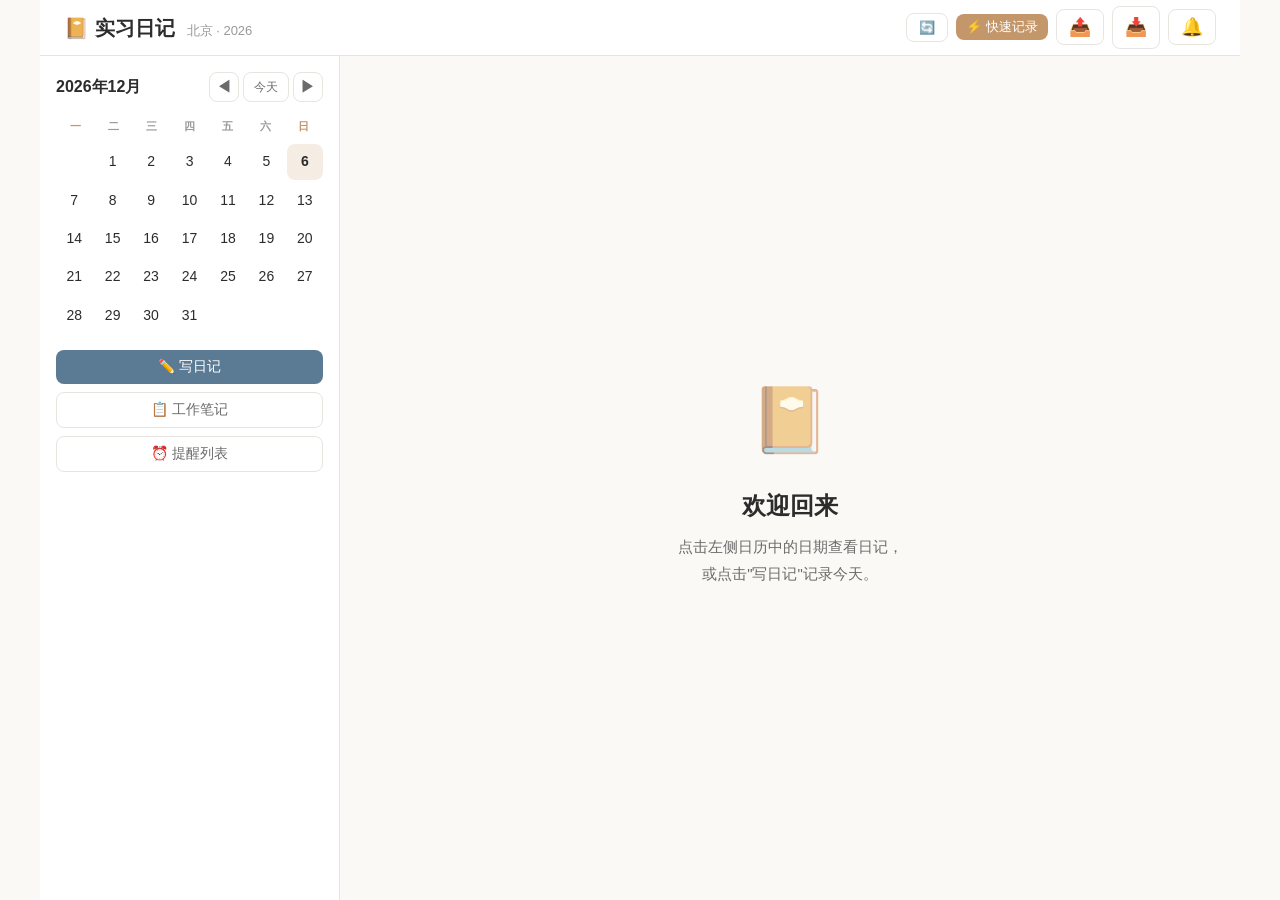
==== templates/index.html @ 6e9fa6a2 "版本号" ====
<!DOCTYPE html>
<html lang="zh-CN">
<head>
    <meta charset="UTF-8">
    <meta name="viewport" content="width=device-width, initial-scale=1.0">
    <title>实习日记</title>
    <link rel="stylesheet" href="/static/css/main.css">
    <link rel="stylesheet" href="/static/css/calendar.css">
    <link rel="stylesheet" href="/static/css/entry.css">
    <link rel="stylesheet" href="/static/css/notes.css">
    <link rel="stylesheet" href="/static/css/components.css">
</head>
<body>
    <div id="app">
        <!-- 顶部导航 -->
        <header class="app-header">
            <div class="header-left">
                <h1 class="app-title">📔 实习日记</h1>
                <span class="app-subtitle">北京 · 2026</span>
            </div>
            <div class="header-right">
                <button id="btn-update" class="header-btn" title="检查更新" style="font-size:13px;">
                    🔄
                </button>
                <button id="btn-quick-record" class="btn btn-accent btn-sm">
                    ⚡ 快速记录
                </button>
                <div class="dropdown-wrapper">
                    <button id="btn-export" class="header-btn" title="导出">
                        📤
                    </button>
                    <div class="dropdown-menu hidden" id="export-dropdown">
                        <button class="dropdown-item" data-action="export-backup">
                            📦 完整备份 (.zip)
                        </button>
                        <button class="dropdown-item" data-action="export-markdown">
                            📄 纯文档 (.md)
                        </button>
                    </div>
                </div>
                <label class="header-btn" title="导入" style="cursor:pointer;">
                    📥
                    <input type="file" id="import-file-input" style="display:none;">
                </label>
                <button id="btn-reminders" class="header-btn" title="提醒">
                    🔔
                    <span id="reminder-badge" class="badge hidden">0</span>
                </button>
            </div>
        </header>

        <!-- 主体布局 -->
        <div class="app-body">
            <!-- 侧边栏：日历 -->
            <aside class="sidebar">
                <div class="calendar-container" id="calendar-container">
                    <!-- 由 calendar.js 渲染 -->
                </div>
                <div class="sidebar-actions">
                    <button id="btn-new-entry" class="btn btn-primary btn-full">
                        ✏️ 写日记
                    </button>
                    <button id="btn-notes" class="btn btn-outline btn-full">
                        📋 工作笔记
                    </button>
                    <button id="btn-reminder-panel" class="btn btn-outline btn-full">
                        ⏰ 提醒列表
                    </button>
                </div>
            </aside>

            <!-- 主内容区 -->
            <main class="main-content" id="main-content">
                <!-- 默认：欢迎页 -->
                <div id="view-welcome" class="view active">
                    <div class="welcome-card">
                        <div class="welcome-icon">📔</div>
                        <h2>欢迎回来</h2>
                        <p>点击左侧日历中的日期查看日记，<br>或点击"写日记"记录今天。</p>
                    </div>
                </div>

                <!-- 日记详情/编辑 -->
                <div id="view-entry" class="view">
                    <!-- 由 entry.js 渲染 -->
                </div>

                <!-- 工作笔记 -->
                <div id="view-notes" class="view">
                    <!-- 由 notes.js 渲染 -->
                </div>

                <!-- 提醒面板 -->
                <div id="view-reminders" class="view">
                    <!-- 由 reminders.js 渲染 -->
                </div>
            </main>
        </div>
    </div>

    <!-- Toast 容器 -->
    <div id="toast-container"></div>

    <!-- 图片灯箱 -->
    <div id="lightbox" class="lightbox hidden">
        <span class="lightbox-close">&times;</span>
        <img id="lightbox-img" src="" alt="">
        <span class="lightbox-caption" id="lightbox-caption"></span>
    </div>

    <!-- 快速记录对话框 -->
    <div id="quick-record-modal" class="modal-overlay hidden">
        <div class="modal quick-record-modal">
            <div class="modal-header">
                <span class="modal-title">⚡ 快速记录</span>
                <button class="modal-close" id="quick-record-close">&times;</button>
            </div>
            <div class="form-group">
                <label class="label">日期</label>
                <input type="date" class="input" id="quick-record-date">
            </div>
            <div class="form-group">
                <label class="label">行程内容</label>
                <textarea class="textarea" id="quick-record-input"
                    placeholder="把一天的行程直接贴进来，例如：&#10;&#10;早上去社区参观&#10;下午开会讨论了项目进展&#10;午饭吃了食堂&#10;晚上和李老师讨论了报告&#10;&#10;系统会自动按时间段分组并配上 emoji ~"
                    style="min-height:180px;"></textarea>
                <p style="font-size:12px;color:var(--color-text-muted);margin-top:4px;">
                    💡 支持识别：【今天】【昨天】【X月X日】自动填入日期
                </p>
            </div>
            <div id="quick-record-preview" class="auto-format-preview hidden"></div>
            <div class="modal-footer">
                <button class="btn btn-outline" id="quick-record-cancel">取消</button>
                <button class="btn btn-primary" id="quick-record-format">🪄 预览排版</button>
                <button class="btn btn-accent hidden" id="quick-record-save">💾 保存日记</button>
            </div>
        </div>
    </div>

    <!-- 脚本 -->
    <script src="/static/js/utils.js?v=10"></script>
    <script src="/static/js/api.js?v=10"></script>
    <script src="/static/js/calendar.js?v=10"></script>
    <script src="/static/js/entry.js?v=10"></script>
    <script src="/static/js/notes.js?v=10"></script>
    <script src="/static/js/reminders.js?v=10"></script>
    <script src="/static/js/app.js?v=10"></script>
</body>
</html>
---- static/css/main.css ----
/* === CSS 变量 === */
:root {
    --color-bg: #faf9f6;
    --color-surface: #ffffff;
    --color-primary: #5b7b94;
    --color-primary-light: #e8eff4;
    --color-primary-dark: #4a6a82;
    --color-accent: #c4976b;
    --color-accent-light: #f5ede4;
    --color-text: #2c2c2c;
    --color-text-secondary: #6b6b6b;
    --color-text-muted: #999999;
    --color-border: #e8e4df;
    --color-danger: #c44b4b;
    --color-danger-light: #fce8e8;
    --color-success: #6b9b6b;

    --font-sans: -apple-system, BlinkMacSystemFont, "PingFang SC", "Hiragino Sans GB", "Microsoft YaHei", sans-serif;
    --font-mono: "SF Mono", "Fira Code", "Cascadia Code", monospace;

    --radius: 8px;
    --radius-lg: 12px;
    --shadow-sm: 0 1px 3px rgba(0,0,0,0.06);
    --shadow-md: 0 4px 12px rgba(0,0,0,0.08);
    --shadow-lg: 0 12px 32px rgba(0,0,0,0.12);

    --sidebar-width: 300px;
    --header-height: 56px;
}

/* === 全局重置 === */
*, *::before, *::after {
    box-sizing: border-box;
    margin: 0;
    padding: 0;
}

html, body {
    height: 100%;
}

body {
    font-family: var(--font-sans);
    background: var(--color-bg);
    color: var(--color-text);
    line-height: 1.6;
    -webkit-font-smoothing: antialiased;
}

a {
    color: var(--color-primary);
    text-decoration: none;
}

/* === 应用容器 === */
#app {
    display: flex;
    flex-direction: column;
    min-height: 100vh;
    max-width: 1200px;
    margin: 0 auto;
    background: var(--color-bg);
}

/* === 顶部导航 === */
.app-header {
    display: flex;
    align-items: center;
    justify-content: space-between;
    height: var(--header-height);
    padding: 0 24px;
    background: var(--color-surface);
    border-bottom: 1px solid var(--color-border);
    flex-shrink: 0;
}

.header-left {
    display: flex;
    align-items: baseline;
    gap: 12px;
}

.app-title {
    font-size: 20px;
    font-weight: 700;
    color: var(--color-text);
}

.app-subtitle {
    font-size: 13px;
    color: var(--color-text-muted);
}

.header-right {
    display: flex;
    align-items: center;
    gap: 8px;
}

.header-btn {
    position: relative;
    background: none;
    border: 1px solid var(--color-border);
    border-radius: var(--radius);
    padding: 6px 12px;
    font-size: 18px;
    cursor: pointer;
    transition: background 0.15s, border-color 0.15s;
}

.header-btn:hover {
    background: var(--color-primary-light);
    border-color: var(--color-primary);
}

/* 通知角标 */
.badge {
    position: absolute;
    top: -4px;
    right: -6px;
    background: var(--color-danger);
    color: #fff;
    font-size: 11px;
    font-weight: 700;
    min-width: 18px;
    height: 18px;
    line-height: 18px;
    text-align: center;
    border-radius: 9px;
    padding: 0 5px;
}

.badge.hidden {
    display: none;
}

.badge.pulse {
    animation: badgePulse 0.4s ease;
}

@keyframes badgePulse {
    0%, 100% { transform: scale(1); }
    50% { transform: scale(1.3); }
}

/* === 主体布局 === */
.app-body {
    display: flex;
    flex: 1 1 auto;
}

/* === 侧边栏 === */
.sidebar {
    width: var(--sidebar-width);
    flex-shrink: 0;
    background: var(--color-surface);
    border-right: 1px solid var(--color-border);
    display: flex;
    flex-direction: column;
    overflow-y: auto;
    padding: 16px;
}

.sidebar-actions {
    padding-top: 16px;
    display: flex;
    flex-direction: column;
    gap: 8px;
}

/* === 主内容区 === */
.main-content {
    flex: 1;
    overflow-y: auto;
    padding: 32px;
}

/* === 视图切换 === */
.view {
    display: none;
    height: 100%;
}

.view.active {
    display: block;
}

/* === 欢迎页 === */
.welcome-card {
    display: flex;
    flex-direction: column;
    align-items: center;
    justify-content: center;
    text-align: center;
    height: 100%;
    color: var(--color-text-secondary);
}

.welcome-icon {
    font-size: 64px;
    margin-bottom: 16px;
    opacity: 0.6;
}

.welcome-card h2 {
    font-size: 24px;
    font-weight: 600;
    color: var(--color-text);
    margin-bottom: 8px;
}

.welcome-card p {
    font-size: 15px;
    line-height: 1.8;
    color: var(--color-text-secondary);
}

/* === 滚动条美化 === */
::-webkit-scrollbar {
    width: 6px;
}

::-webkit-scrollbar-track {
    background: transparent;
}

::-webkit-scrollbar-thumb {
    background: var(--color-border);
    border-radius: 3px;
}

::-webkit-scrollbar-thumb:hover {
    background: var(--color-text-muted);
}
---- static/css/calendar.css ----
/* === 日历容器 === */
.calendar-container {
    user-select: none;
}

/* === 日历头部：月份导航 === */
.calendar-header {
    display: flex;
    align-items: center;
    justify-content: space-between;
    margin-bottom: 12px;
}

.calendar-month {
    font-size: 16px;
    font-weight: 700;
    color: var(--color-text);
}

.calendar-nav {
    display: flex;
    gap: 4px;
}

.calendar-nav button {
    background: none;
    border: 1px solid var(--color-border);
    border-radius: var(--radius);
    width: 30px;
    height: 30px;
    font-size: 16px;
    cursor: pointer;
    display: flex;
    align-items: center;
    justify-content: center;
    color: var(--color-text-secondary);
    transition: all 0.15s;
}

.calendar-nav button:hover {
    background: var(--color-primary-light);
    border-color: var(--color-primary);
    color: var(--color-primary);
}

.calendar-today-btn {
    font-size: 12px !important;
    width: auto !important;
    padding: 0 10px;
}

/* === 星期头 === */
.calendar-weekdays {
    display: grid;
    grid-template-columns: repeat(7, 1fr);
    text-align: center;
    margin-bottom: 4px;
}

.calendar-weekdays span {
    font-size: 11px;
    font-weight: 600;
    color: var(--color-text-muted);
    padding: 4px 0;
}

.calendar-weekdays span:first-child,
.calendar-weekdays span:last-child {
    color: var(--color-accent);
}

/* === 日期网格 === */
.calendar-grid {
    display: grid;
    grid-template-columns: repeat(7, 1fr);
    gap: 2px;
}

.calendar-cell {
    aspect-ratio: 1;
    display: flex;
    flex-direction: column;
    align-items: center;
    justify-content: center;
    border-radius: var(--radius);
    cursor: pointer;
    position: relative;
    font-size: 14px;
    color: var(--color-text);
    transition: background 0.15s;
}

.calendar-cell:hover {
    background: var(--color-primary-light);
}

.calendar-cell.today {
    background: var(--color-accent-light);
    font-weight: 700;
}

.calendar-cell.selected {
    background: var(--color-primary);
    color: #fff;
}

.calendar-cell.other-month {
    color: var(--color-text-muted);
    opacity: 0.4;
    cursor: default;
}

/* === 日期标记 === */
.cell-indicators {
    display: flex;
    gap: 2px;
    margin-top: 1px;
}

.cell-dot {
    width: 5px;
    height: 5px;
    border-radius: 50%;
    background: var(--color-primary);
}

.cell-dot.photo {
    background: var(--color-accent);
}

/* === 当天有日记的单元格 === */
.calendar-cell.has-entry {
    font-weight: 600;
}
---- static/css/entry.css ----
/* === 日记详情 / 编辑 === */
.entry-container {
    max-width: 700px;
    margin: 0 auto;
}

/* === 日记头部 === */
.entry-header {
    margin-bottom: 24px;
    padding-bottom: 16px;
    border-bottom: 1px solid var(--color-border);
}

.entry-date {
    font-size: 13px;
    color: var(--color-text-muted);
    margin-bottom: 4px;
}

.entry-title {
    font-size: 24px;
    font-weight: 700;
    color: var(--color-text);
    margin-bottom: 8px;
}

.entry-title-input {
    font-size: 24px;
    font-weight: 700;
    border: none;
    border-bottom: 2px solid var(--color-border);
    padding: 0 0 8px 0;
    width: 100%;
    outline: none;
    background: transparent;
    font-family: var(--font-sans);
    color: var(--color-text);
}

.entry-title-input:focus {
    border-bottom-color: var(--color-primary);
}

.entry-meta {
    display: flex;
    gap: 16px;
    font-size: 13px;
    color: var(--color-text-muted);
}

/* === 心情选择 === */
.mood-selector {
    display: flex;
    gap: 6px;
    margin-top: 8px;
}

.mood-btn {
    font-size: 22px;
    padding: 4px 8px;
    border-radius: var(--radius);
    border: 2px solid transparent;
    background: none;
    cursor: pointer;
    transition: all 0.15s;
    opacity: 0.5;
}

.mood-btn:hover {
    opacity: 0.8;
    background: var(--color-primary-light);
}

.mood-btn.selected {
    opacity: 1;
    border-color: var(--color-primary);
    background: var(--color-primary-light);
}

/* === 日记正文（阅读模式） === */
.entry-content {
    font-size: 15px;
    line-height: 1.9;
    color: var(--color-text);
}

.entry-content h2 {
    font-size: 18px;
    font-weight: 700;
    margin-top: 24px;
    margin-bottom: 8px;
    color: var(--color-text);
    padding-bottom: 4px;
    border-bottom: 1px solid var(--color-border);
}

.entry-content h3 {
    font-size: 16px;
    font-weight: 600;
    margin-top: 16px;
    margin-bottom: 6px;
}

.entry-content p {
    margin-bottom: 10px;
}

.entry-content ul, .entry-content ol {
    padding-left: 20px;
    margin-bottom: 10px;
}

.entry-content li {
    margin-bottom: 4px;
}

.entry-content strong {
    font-weight: 600;
    color: var(--color-primary-dark);
}

.entry-content em {
    color: var(--color-text-secondary);
}

.entry-content hr {
    border: none;
    border-top: 1px solid var(--color-border);
    margin: 20px 0;
}

/* === 日记正文（编辑模式） === */
.entry-editor {
    width: 100%;
    min-height: 300px;
    font-size: 15px;
    line-height: 1.8;
    font-family: var(--font-sans);
    border: 1px solid var(--color-border);
    border-radius: var(--radius);
    padding: 14px;
    resize: vertical;
    outline: none;
    background: var(--color-surface);
    color: var(--color-text);
}

.entry-editor:focus {
    border-color: var(--color-primary);
    box-shadow: 0 0 0 3px var(--color-primary-light);
}

/* === 格式化工具栏 === */
.editor-toolbar {
    display: flex;
    gap: 4px;
    margin-bottom: 8px;
    flex-wrap: wrap;
}

.toolbar-btn {
    background: none;
    border: 1px solid var(--color-border);
    border-radius: 4px;
    padding: 4px 10px;
    font-size: 14px;
    cursor: pointer;
    color: var(--color-text-secondary);
    transition: all 0.15s;
}

.toolbar-btn:hover {
    background: var(--color-primary-light);
    border-color: var(--color-primary);
}

/* === 操作按钮行 === */
.entry-actions {
    display: flex;
    justify-content: space-between;
    align-items: center;
    margin-top: 20px;
    padding-top: 16px;
    border-top: 1px solid var(--color-border);
}

.entry-actions-left, .entry-actions-right {
    display: flex;
    gap: 8px;
}

/* === 自动格式化面板 === */
.auto-format-panel {
    background: var(--color-primary-light);
    border-radius: var(--radius-lg);
    padding: 20px;
    margin: 20px 0;
}

.auto-format-panel h3 {
    font-size: 15px;
    font-weight: 600;
    margin-bottom: 12px;
}

.auto-format-input {
    width: 100%;
    min-height: 120px;
    font-size: 14px;
    line-height: 1.7;
    font-family: var(--font-sans);
    border: 1px solid var(--color-border);
    border-radius: var(--radius);
    padding: 12px;
    resize: vertical;
    outline: none;
}

.auto-format-input:focus {
    border-color: var(--color-primary);
}

.auto-format-preview {
    background: var(--color-surface);
    border-radius: var(--radius);
    padding: 16px;
    margin-top: 12px;
    font-size: 14px;
    line-height: 1.8;
    border: 1px solid var(--color-border);
    white-space: pre-wrap;
}

/* === 照片画廊 === */
.photo-gallery {
    display: grid;
    grid-template-columns: repeat(auto-fill, minmax(150px, 1fr));
    gap: 12px;
    margin-top: 24px;
    padding-top: 20px;
    border-top: 1px solid var(--color-border);
}

.photo-card {
    position: relative;
    border-radius: var(--radius);
    overflow: hidden;
    cursor: pointer;
    aspect-ratio: 4/3;
    background: var(--color-border);
}

.photo-card img {
    width: 100%;
    height: 100%;
    object-fit: cover;
    transition: transform 0.2s;
}

.photo-card:hover img {
    transform: scale(1.05);
}

.photo-card .photo-remove {
    position: absolute;
    top: 4px;
    right: 4px;
    width: 24px;
    height: 24px;
    background: rgba(0,0,0,0.5);
    color: #fff;
    border: none;
    border-radius: 50%;
    font-size: 16px;
    cursor: pointer;
    display: none;
    align-items: center;
    justify-content: center;
    line-height: 1;
}

.photo-card:hover .photo-remove {
    display: flex;
}

/* === 照片上传区 === */
.upload-zone {
    border: 2px dashed var(--color-border);
    border-radius: var(--radius-lg);
    padding: 24px;
    text-align: center;
    cursor: pointer;
    transition: all 0.2s;
    margin-top: 12px;
    color: var(--color-text-muted);
}

.upload-zone:hover, .upload-zone.dragover {
    border-color: var(--color-primary);
    background: var(--color-primary-light);
    color: var(--color-primary);
}

.upload-zone .upload-icon {
    font-size: 32px;
    margin-bottom: 8px;
}

.upload-zone p {
    font-size: 13px;
}
---- static/css/notes.css ----
/* === 工作笔记布局 === */
.notes-layout {
    display: flex;
    height: 100%;
    gap: 0;
}

/* === 左侧项目栏 === */
.notes-sidebar {
    width: 220px;
    flex-shrink: 0;
    border-right: 1px solid var(--color-border);
    padding: 16px;
    overflow-y: auto;
}

.notes-sidebar-header {
    display: flex;
    align-items: center;
    justify-content: space-between;
    margin-bottom: 12px;
}

.notes-sidebar-header h3 {
    font-size: 15px;
    font-weight: 700;
}

.notes-project-list {
    display: flex;
    flex-direction: column;
    gap: 4px;
}

.notes-project-item {
    display: flex;
    align-items: center;
    justify-content: space-between;
    padding: 8px 10px;
    border-radius: var(--radius);
    cursor: pointer;
    transition: background 0.1s;
    font-size: 14px;
}

.notes-project-item:hover {
    background: var(--color-primary-light);
}

.notes-project-item.selected {
    background: var(--color-primary);
    color: #fff;
}

.notes-project-count {
    font-size: 11px;
    background: var(--color-border);
    border-radius: 10px;
    padding: 1px 8px;
    color: var(--color-text-secondary);
}

.notes-project-item.selected .notes-project-count {
    background: rgba(255,255,255,0.25);
    color: #fff;
}

/* === 右侧内容 === */
.notes-content {
    flex: 1;
    padding: 24px;
    overflow-y: auto;
}

.notes-content-header {
    display: flex;
    align-items: center;
    justify-content: space-between;
    margin-bottom: 20px;
    padding-bottom: 12px;
    border-bottom: 1px solid var(--color-border);
}

.notes-content-header h2 {
    font-size: 20px;
    font-weight: 700;
}

/* === 笔记卡片 === */
.notes-list {
    display: flex;
    flex-direction: column;
    gap: 8px;
}

.notes-card {
    display: flex;
    align-items: center;
    justify-content: space-between;
    padding: 14px 16px;
    background: var(--color-surface);
    border: 1px solid var(--color-border);
    border-radius: var(--radius);
    cursor: pointer;
    transition: all 0.15s;
}

.notes-card:hover {
    border-color: var(--color-primary);
    box-shadow: var(--shadow-sm);
}

.notes-card-body {
    flex: 1;
    min-width: 0;
    margin-right: 12px;
}

.notes-card-title {
    font-weight: 600;
    font-size: 15px;
    margin-bottom: 4px;
}

.notes-card-preview {
    font-size: 13px;
    color: var(--color-text-muted);
    white-space: nowrap;
    overflow: hidden;
    text-overflow: ellipsis;
}

.notes-card-time {
    font-size: 12px;
    color: var(--color-text-muted);
    flex-shrink: 0;
}

/* === 空状态 === */
.notes-empty {
    text-align: center;
    padding: 40px 20px;
    color: var(--color-text-muted);
    font-size: 14px;
}

/* === 欢迎 === */
.notes-welcome {
    display: flex;
    flex-direction: column;
    align-items: center;
    justify-content: center;
    height: 100%;
    color: var(--color-text-muted);
    gap: 8px;
}

.notes-welcome span {
    font-size: 48px;
    opacity: 0.5;
}
---- static/css/components.css ----
/* === 按钮 === */
.btn {
    display: inline-flex;
    align-items: center;
    justify-content: center;
    gap: 6px;
    padding: 8px 16px;
    border: none;
    border-radius: var(--radius);
    font-size: 14px;
    font-family: var(--font-sans);
    cursor: pointer;
    transition: all 0.15s;
    white-space: nowrap;
}

.btn:active {
    transform: scale(0.97);
}

.btn-primary {
    background: var(--color-primary);
    color: #fff;
}

.btn-primary:hover {
    background: var(--color-primary-dark);
}

.btn-accent {
    background: var(--color-accent);
    color: #fff;
}

.btn-accent:hover {
    background: #b3885e;
}

.btn-outline {
    background: transparent;
    border: 1px solid var(--color-border);
    color: var(--color-text-secondary);
}

.btn-outline:hover {
    background: var(--color-primary-light);
    border-color: var(--color-primary);
    color: var(--color-primary);
}

.btn-danger {
    background: var(--color-danger-light);
    color: var(--color-danger);
}

.btn-danger:hover {
    background: var(--color-danger);
    color: #fff;
}

.btn-sm {
    padding: 4px 10px;
    font-size: 13px;
}

.btn-full {
    width: 100%;
}

.btn:disabled {
    opacity: 0.5;
    cursor: not-allowed;
}

/* === 输入框 / 文本域 === */
.input, .textarea {
    width: 100%;
    padding: 10px 14px;
    border: 1px solid var(--color-border);
    border-radius: var(--radius);
    font-size: 15px;
    font-family: var(--font-sans);
    color: var(--color-text);
    background: var(--color-surface);
    transition: border-color 0.15s, box-shadow 0.15s;
    outline: none;
}

.input:focus, .textarea:focus {
    border-color: var(--color-primary);
    box-shadow: 0 0 0 3px var(--color-primary-light);
}

.input::placeholder, .textarea::placeholder {
    color: var(--color-text-muted);
}

.textarea {
    resize: vertical;
    min-height: 200px;
    line-height: 1.7;
}

/* === 表单标签 === */
.label {
    display: block;
    font-size: 13px;
    font-weight: 600;
    color: var(--color-text-secondary);
    margin-bottom: 4px;
}

/* === 表单组 === */
.form-group {
    margin-bottom: 16px;
}

/* === 弹窗/模态框 === */
.modal-overlay {
    position: fixed;
    inset: 0;
    background: rgba(0,0,0,0.3);
    display: flex;
    align-items: center;
    justify-content: center;
    z-index: 100;
    animation: fadeIn 0.2s ease;
}

.modal {
    background: var(--color-surface);
    border-radius: var(--radius-lg);
    box-shadow: var(--shadow-lg);
    padding: 24px;
    min-width: 400px;
    max-width: 90vw;
    max-height: 85vh;
    overflow-y: auto;
    animation: slideUp 0.25s ease;
}

.modal-header {
    display: flex;
    align-items: center;
    justify-content: space-between;
    margin-bottom: 20px;
}

.modal-title {
    font-size: 18px;
    font-weight: 700;
}

.modal-close {
    background: none;
    border: none;
    font-size: 22px;
    cursor: pointer;
    color: var(--color-text-muted);
    padding: 4px;
    line-height: 1;
}

.modal-close:hover {
    color: var(--color-text);
}

.modal-footer {
    display: flex;
    justify-content: flex-end;
    gap: 8px;
    margin-top: 20px;
}

@keyframes fadeIn {
    from { opacity: 0; }
    to { opacity: 1; }
}

@keyframes slideUp {
    from { transform: translateY(20px); opacity: 0; }
    to { transform: translateY(0); opacity: 1; }
}

/* === Toast 通知 === */
#toast-container {
    position: fixed;
    bottom: 24px;
    right: 24px;
    z-index: 200;
    display: flex;
    flex-direction: column;
    gap: 8px;
}

.toast {
    background: var(--color-text);
    color: #fff;
    padding: 10px 20px;
    border-radius: var(--radius);
    font-size: 14px;
    box-shadow: var(--shadow-md);
    animation: toastIn 0.3s ease;
    max-width: 360px;
}

.toast.success {
    background: var(--color-success);
}

.toast.error {
    background: var(--color-danger);
}

.toast.fade-out {
    animation: toastOut 0.3s ease forwards;
}

@keyframes toastIn {
    from { transform: translateX(100%); opacity: 0; }
    to { transform: translateX(0); opacity: 1; }
}

@keyframes toastOut {
    from { transform: translateX(0); opacity: 1; }
    to { transform: translateX(100%); opacity: 0; }
}

/* === 确认对话框 === */
.confirm-overlay {
    position: fixed;
    inset: 0;
    background: rgba(0,0,0,0.4);
    display: flex;
    align-items: center;
    justify-content: center;
    z-index: 150;
}

.confirm-box {
    background: var(--color-surface);
    border-radius: var(--radius-lg);
    padding: 24px;
    max-width: 380px;
    text-align: center;
    box-shadow: var(--shadow-lg);
}

.confirm-box p {
    margin-bottom: 20px;
    font-size: 15px;
}

.confirm-buttons {
    display: flex;
    gap: 10px;
    justify-content: center;
}

/* === 图片灯箱 === */
.lightbox {
    position: fixed;
    inset: 0;
    background: rgba(0,0,0,0.85);
    display: flex;
    align-items: center;
    justify-content: center;
    flex-direction: column;
    z-index: 200;
}

.lightbox.hidden {
    display: none;
}

.lightbox img {
    max-width: 90vw;
    max-height: 80vh;
    border-radius: 4px;
}

.lightbox-close {
    position: absolute;
    top: 20px;
    right: 30px;
    font-size: 36px;
    color: #fff;
    cursor: pointer;
    opacity: 0.8;
}

.lightbox-close:hover {
    opacity: 1;
}

.lightbox-caption {
    color: #ccc;
    margin-top: 12px;
    font-size: 14px;
}

/* === 下拉菜单 === */
.dropdown-wrapper {
    position: relative;
}

.dropdown-menu {
    position: absolute;
    top: 100%;
    right: 0;
    margin-top: 4px;
    background: var(--color-surface);
    border: 1px solid var(--color-border);
    border-radius: var(--radius);
    box-shadow: var(--shadow-md);
    z-index: 50;
    min-width: 180px;
    overflow: hidden;
}

.dropdown-item {
    display: block;
    width: 100%;
    padding: 10px 16px;
    border: none;
    background: none;
    font-size: 14px;
    font-family: var(--font-sans);
    cursor: pointer;
    text-align: left;
    color: var(--color-text);
    transition: background 0.1s;
}

.dropdown-item:hover {
    background: var(--color-primary-light);
}

.dropdown-item + .dropdown-item {
    border-top: 1px solid var(--color-border);
}

/* === 导入拖拽区 === */
.import-drop-zone {
    border: 2px dashed var(--color-border);
    border-radius: var(--radius-lg);
    padding: 36px 24px;
    text-align: center;
    cursor: pointer;
    transition: all 0.2s;
    background: var(--color-bg);
}

.import-drop-zone:hover,
.import-drop-zone.dragover {
    border-color: var(--color-primary);
    background: var(--color-primary-light);
}

.import-drop-icon {
    font-size: 48px;
    margin-bottom: 12px;
}

.import-drop-text {
    font-size: 16px;
    font-weight: 600;
    color: var(--color-text);
    margin-bottom: 6px;
}

.import-drop-hint {
    font-size: 13px;
    color: var(--color-text-muted);
}

.import-selected {
    background: var(--color-primary-light);
    border-radius: var(--radius);
    padding: 12px 16px;
    margin-top: 8px;
    font-size: 14px;
    color: var(--color-primary-dark);
}

/* === 通用隐藏 === */
.hidden {
    display: none !important;
}

/* === 快速记录对话框 === */
.quick-record-modal {
    width: 560px;
    max-width: 92vw;
}

.quick-record-modal .textarea {
    font-size: 15px;
    line-height: 1.8;
}

#quick-record-preview {
    background: var(--color-bg);
    border: 1px solid var(--color-border);
    border-radius: var(--radius);
    padding: 16px;
    margin-top: 12px;
    font-size: 14px;
    line-height: 1.8;
    max-height: 250px;
    overflow-y: auto;
    white-space: pre-wrap;
}
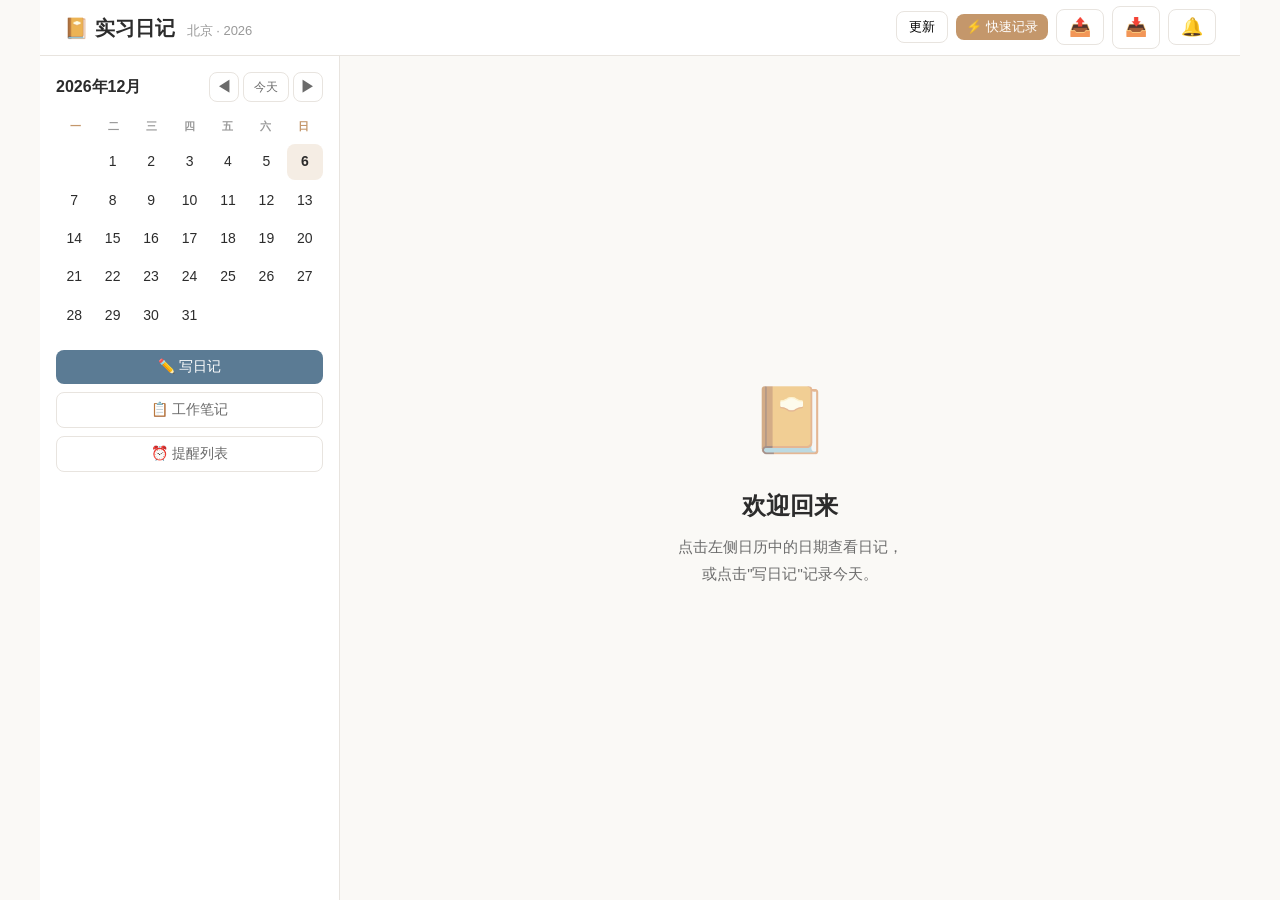
==== commit 753cd780: "更新按钮改为文字，去掉快捷键提示" ====
--- a/templates/index.html
+++ b/templates/index.html
@@ -20,7 +20,7 @@
             </div>
             <div class="header-right">
                 <button id="btn-update" class="header-btn" title="检查更新" style="font-size:13px;">
-                    🔄
+                    更新
                 </button>
                 <button id="btn-quick-record" class="btn btn-accent btn-sm">
                     ⚡ 快速记录
@@ -138,12 +138,12 @@
     </div>
 
     <!-- 脚本 -->
-    <script src="/static/js/utils.js?v=10"></script>
-    <script src="/static/js/api.js?v=10"></script>
-    <script src="/static/js/calendar.js?v=10"></script>
-    <script src="/static/js/entry.js?v=10"></script>
-    <script src="/static/js/notes.js?v=10"></script>
-    <script src="/static/js/reminders.js?v=10"></script>
-    <script src="/static/js/app.js?v=10"></script>
+    <script src="/static/js/utils.js?v=11"></script>
+    <script src="/static/js/api.js?v=11"></script>
+    <script src="/static/js/calendar.js?v=11"></script>
+    <script src="/static/js/entry.js?v=11"></script>
+    <script src="/static/js/notes.js?v=11"></script>
+    <script src="/static/js/reminders.js?v=11"></script>
+    <script src="/static/js/app.js?v=11"></script>
 </body>
 </html>
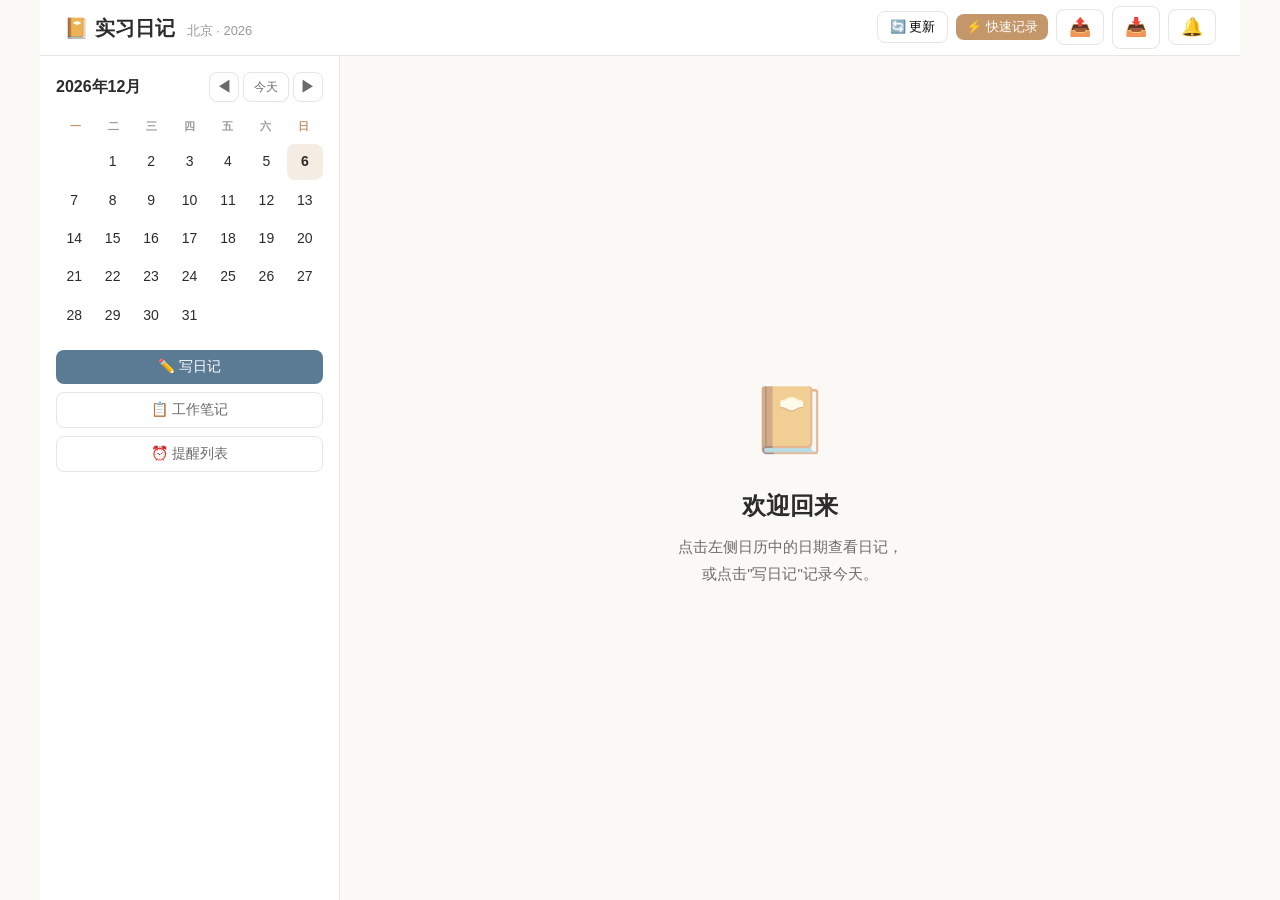
==== commit 005dee8e: "更新按钮加回emoji" ====
--- a/templates/index.html
+++ b/templates/index.html
@@ -20,7 +20,7 @@
             </div>
             <div class="header-right">
                 <button id="btn-update" class="header-btn" title="检查更新" style="font-size:13px;">
-                    更新
+                    🔄 更新
                 </button>
                 <button id="btn-quick-record" class="btn btn-accent btn-sm">
                     ⚡ 快速记录
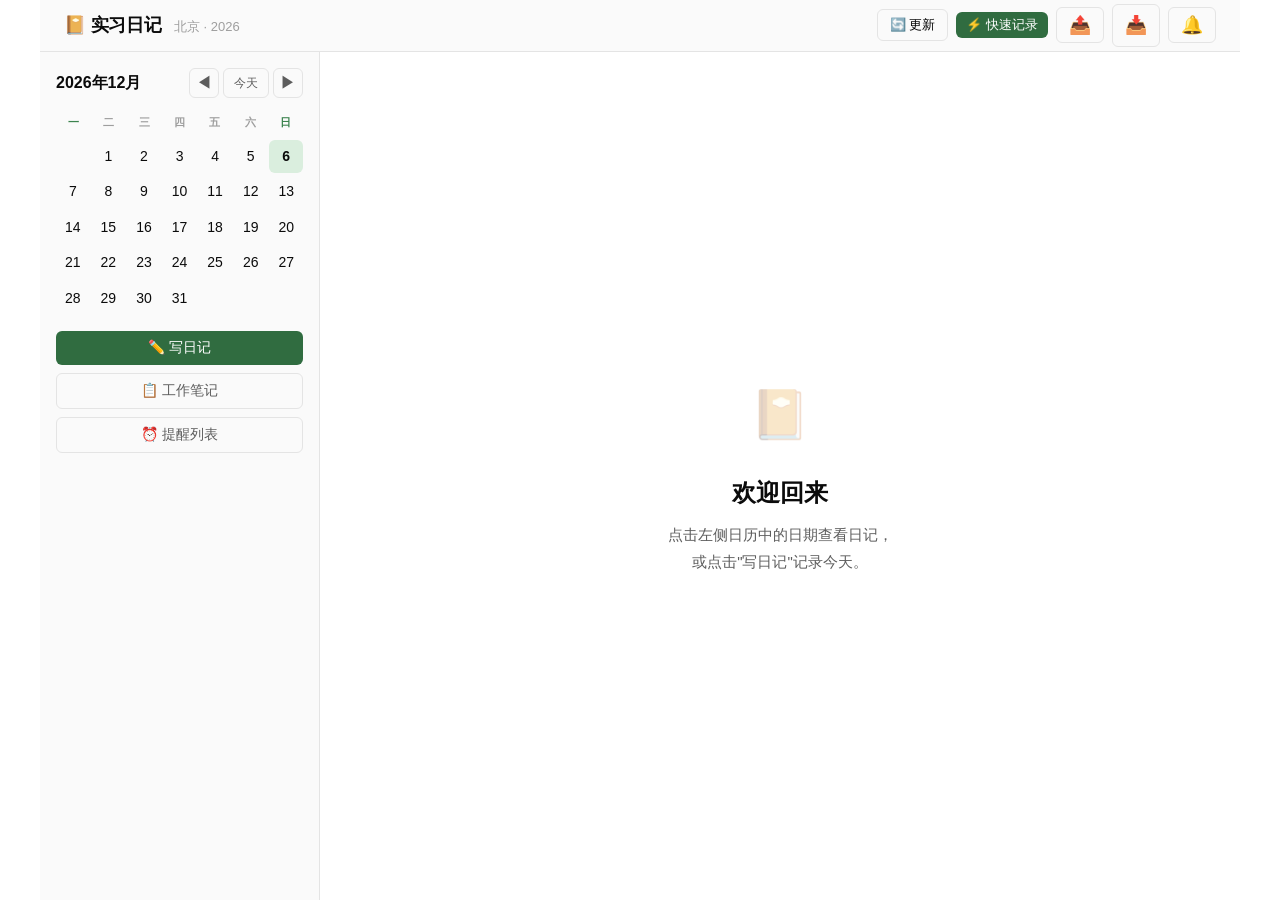
==== commit 039a31e8: "极简风格重设计：纯白+苔绿配色，改进字体层级" ====
--- a/templates/index.html
+++ b/templates/index.html
@@ -138,12 +138,12 @@
     </div>
 
     <!-- 脚本 -->
-    <script src="/static/js/utils.js?v=11"></script>
-    <script src="/static/js/api.js?v=11"></script>
-    <script src="/static/js/calendar.js?v=11"></script>
-    <script src="/static/js/entry.js?v=11"></script>
-    <script src="/static/js/notes.js?v=11"></script>
-    <script src="/static/js/reminders.js?v=11"></script>
-    <script src="/static/js/app.js?v=11"></script>
+    <script src="/static/js/utils.js?v=12"></script>
+    <script src="/static/js/api.js?v=12"></script>
+    <script src="/static/js/calendar.js?v=12"></script>
+    <script src="/static/js/entry.js?v=12"></script>
+    <script src="/static/js/notes.js?v=12"></script>
+    <script src="/static/js/reminders.js?v=12"></script>
+    <script src="/static/js/app.js?v=12"></script>
 </body>
 </html>
--- a/static/css/main.css
+++ b/static/css/main.css
@@ -1,31 +1,32 @@
 /* === CSS 变量 === */
 :root {
-    --color-bg: #faf9f6;
-    --color-surface: #ffffff;
-    --color-primary: #5b7b94;
-    --color-primary-light: #e8eff4;
-    --color-primary-dark: #4a6a82;
-    --color-accent: #c4976b;
-    --color-accent-light: #f5ede4;
-    --color-text: #2c2c2c;
-    --color-text-secondary: #6b6b6b;
-    --color-text-muted: #999999;
-    --color-border: #e8e4df;
-    --color-danger: #c44b4b;
-    --color-danger-light: #fce8e8;
-    --color-success: #6b9b6b;
+    /* 纯白背景 + 近黑文字 */
+    --color-bg: oklch(1 0 0);
+    --color-surface: oklch(0.985 0 0);
+    --color-primary: oklch(0.48 0.095 150);
+    --color-primary-light: oklch(0.92 0.025 150);
+    --color-primary-dark: oklch(0.38 0.085 150);
+    --color-accent: oklch(0.55 0.11 150);
+    --color-accent-light: oklch(0.93 0.03 150);
+    --color-text: oklch(0.15 0 0);
+    --color-text-secondary: oklch(0.48 0 0);
+    --color-text-muted: oklch(0.7 0 0);
+    --color-border: oklch(0.92 0 0);
+    --color-danger: oklch(0.5 0.18 20);
+    --color-danger-light: oklch(0.95 0.02 20);
+    --color-success: oklch(0.52 0.12 150);
 
     --font-sans: -apple-system, BlinkMacSystemFont, "PingFang SC", "Hiragino Sans GB", "Microsoft YaHei", sans-serif;
     --font-mono: "SF Mono", "Fira Code", "Cascadia Code", monospace;
 
-    --radius: 8px;
-    --radius-lg: 12px;
-    --shadow-sm: 0 1px 3px rgba(0,0,0,0.06);
-    --shadow-md: 0 4px 12px rgba(0,0,0,0.08);
-    --shadow-lg: 0 12px 32px rgba(0,0,0,0.12);
-
-    --sidebar-width: 300px;
-    --header-height: 56px;
+    --radius: 6px;
+    --radius-lg: 10px;
+    --shadow-sm: 0 1px 2px rgba(0,0,0,0.04);
+    --shadow-md: 0 1px 3px rgba(0,0,0,0.06), 0 4px 12px rgba(0,0,0,0.04);
+    --shadow-lg: 0 2px 4px rgba(0,0,0,0.04), 0 12px 28px rgba(0,0,0,0.08);
+
+    --sidebar-width: 280px;
+    --header-height: 52px;
 }
 
 /* === 全局重置 === */
@@ -60,6 +61,16 @@
     max-width: 1200px;
     margin: 0 auto;
     background: var(--color-bg);
+}
+
+/* === 链接 === */
+a {
+    color: var(--color-primary);
+    text-decoration: none;
+    transition: color 0.15s;
+}
+a:hover {
+    color: var(--color-primary-dark);
 }
 
 /* === 顶部导航 === */
@@ -81,9 +92,10 @@
 }
 
 .app-title {
-    font-size: 20px;
-    font-weight: 700;
+    font-size: 18px;
+    font-weight: 600;
     color: var(--color-text);
+    letter-spacing: -0.01em;
 }
 
 .app-subtitle {
@@ -197,9 +209,9 @@
 }
 
 .welcome-icon {
-    font-size: 64px;
-    margin-bottom: 16px;
-    opacity: 0.6;
+    font-size: 48px;
+    margin-bottom: 20px;
+    opacity: 0.3;
 }
 
 .welcome-card h2 {
--- a/static/css/entry.css
+++ b/static/css/entry.css
@@ -85,12 +85,12 @@
 }
 
 .entry-content h2 {
-    font-size: 18px;
-    font-weight: 700;
-    margin-top: 24px;
+    font-size: 17px;
+    font-weight: 600;
+    margin-top: 28px;
     margin-bottom: 8px;
     color: var(--color-text);
-    padding-bottom: 4px;
+    padding-bottom: 6px;
     border-bottom: 1px solid var(--color-border);
 }
 
--- a/static/css/components.css
+++ b/static/css/components.css
@@ -28,12 +28,12 @@
 }
 
 .btn-accent {
-    background: var(--color-accent);
+    background: var(--color-primary);
     color: #fff;
 }
 
 .btn-accent:hover {
-    background: #b3885e;
+    background: var(--color-primary-dark);
 }
 
 .btn-outline {
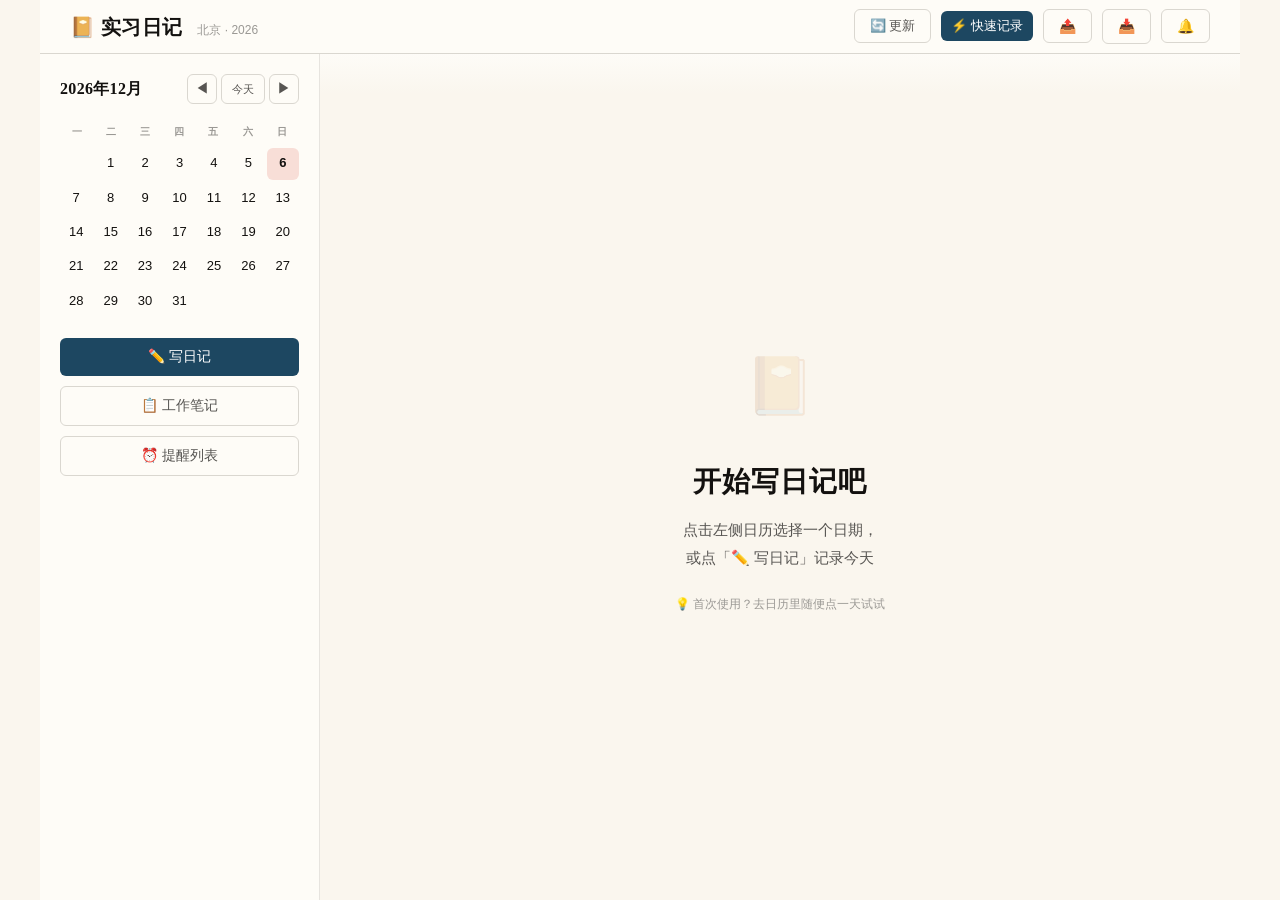
==== commit e9647692: "改进首次使用欢迎提示" ====
--- a/templates/index.html
+++ b/templates/index.html
@@ -75,8 +75,11 @@
                 <div id="view-welcome" class="view active">
                     <div class="welcome-card">
                         <div class="welcome-icon">📔</div>
-                        <h2>欢迎回来</h2>
-                        <p>点击左侧日历中的日期查看日记，<br>或点击"写日记"记录今天。</p>
+                        <h2>开始写日记吧</h2>
+                        <p>点击左侧日历选择一个日期，<br>或点「✏️ 写日记」记录今天</p>
+                        <p style="font-size:12px;color:var(--color-text-muted);margin-top:20px;">
+                            💡 首次使用？去日历里随便点一天试试
+                        </p>
                     </div>
                 </div>
 
--- a/static/css/main.css
+++ b/static/css/main.css
@@ -1,56 +1,99 @@
-/* === CSS 变量 === */
+/* === CSS 变量：纸质笔记本 === */
 :root {
-    /* 纯白背景 + 近黑文字 */
-    --color-bg: oklch(1 0 0);
-    --color-surface: oklch(0.985 0 0);
-    --color-primary: oklch(0.48 0.095 150);
-    --color-primary-light: oklch(0.92 0.025 150);
-    --color-primary-dark: oklch(0.38 0.085 150);
-    --color-accent: oklch(0.55 0.11 150);
-    --color-accent-light: oklch(0.93 0.03 150);
-    --color-text: oklch(0.15 0 0);
-    --color-text-secondary: oklch(0.48 0 0);
-    --color-text-muted: oklch(0.7 0 0);
-    --color-border: oklch(0.92 0 0);
-    --color-danger: oklch(0.5 0.18 20);
-    --color-danger-light: oklch(0.95 0.02 20);
-    --color-success: oklch(0.52 0.12 150);
-
-    --font-sans: -apple-system, BlinkMacSystemFont, "PingFang SC", "Hiragino Sans GB", "Microsoft YaHei", sans-serif;
-    --font-mono: "SF Mono", "Fira Code", "Cascadia Code", monospace;
-
+    /* 暖调纸色 */
+    --color-bg: oklch(0.975 0.012 85);
+    --color-surface: oklch(0.99 0.006 85);
+    --color-surface-alt: oklch(0.965 0.015 85);
+
+    /* 钢笔墨水蓝 */
+    --color-primary: oklch(0.38 0.065 240);
+    --color-primary-light: oklch(0.9 0.025 240);
+    --color-primary-dark: oklch(0.28 0.055 240);
+
+    /* 赤陶点缀 */
+    --color-accent: oklch(0.48 0.11 35);
+    --color-accent-light: oklch(0.92 0.03 35);
+
+    /* 文字 */
+    --color-text: oklch(0.18 0.006 85);
+    --color-text-secondary: oklch(0.45 0.006 85);
+    --color-text-muted: oklch(0.68 0.006 85);
+
+    /* 边框 */
+    --color-border: oklch(0.88 0.01 85);
+    --color-border-light: oklch(0.92 0.008 85);
+
+    /* 语义色 */
+    --color-danger: oklch(0.48 0.16 20);
+    --color-danger-light: oklch(0.94 0.02 20);
+    --color-success: oklch(0.48 0.1 150);
+
+    /* 字体：标题衬线 + 正文无衬线 */
+    --font-heading: "Songti SC", "Noto Serif SC", "STSong", "SimSun", serif;
+    --font-body: -apple-system, BlinkMacSystemFont, "PingFang SC", "Hiragino Sans GB", "Microsoft YaHei", sans-serif;
+    --font-mono: "SF Mono", "Fira Code", monospace;
+
+    /* 间距：5px 步进（纸质感需要更宽松的间距） */
+    --space-1: 5px;
+    --space-2: 10px;
+    --space-3: 15px;
+    --space-4: 20px;
+    --space-5: 25px;
+    --space-6: 30px;
+    --space-8: 40px;
+    --space-10: 50px;
+
+    /* 圆角：更柔和的纸张感 */
     --radius: 6px;
-    --radius-lg: 10px;
-    --shadow-sm: 0 1px 2px rgba(0,0,0,0.04);
-    --shadow-md: 0 1px 3px rgba(0,0,0,0.06), 0 4px 12px rgba(0,0,0,0.04);
-    --shadow-lg: 0 2px 4px rgba(0,0,0,0.04), 0 12px 28px rgba(0,0,0,0.08);
+    --radius-md: 8px;
+    --radius-lg: 12px;
+    --radius-full: 9999px;
+
+    /* 阴影：纸张堆叠感 */
+    --shadow-sm: 0 1px 2px rgba(0,0,0,0.03), 0 1px 3px rgba(0,0,0,0.02);
+    --shadow-md: 0 2px 4px rgba(0,0,0,0.04), 0 4px 12px rgba(0,0,0,0.03);
+    --shadow-lg: 0 4px 8px rgba(0,0,0,0.04), 0 12px 28px rgba(0,0,0,0.06);
+
+    /* 动效 */
+    --ease-out: cubic-bezier(0.16, 1, 0.3, 1);
+    --duration-fast: 150ms;
+    --duration-normal: 200ms;
+    --duration-slow: 300ms;
+
+    /* z-index */
+    --z-dropdown: 10;
+    --z-sticky: 20;
+    --z-modal-backdrop: 40;
+    --z-modal: 50;
+    --z-toast: 60;
 
     --sidebar-width: 280px;
-    --header-height: 52px;
+    --header-height: 54px;
 }
 
 /* === 全局重置 === */
-*, *::before, *::after {
-    box-sizing: border-box;
-    margin: 0;
-    padding: 0;
-}
-
-html, body {
-    height: 100%;
-}
+*, *::before, *::after { box-sizing: border-box; margin: 0; padding: 0; }
+html, body { height: 100%; }
 
 body {
-    font-family: var(--font-sans);
+    font-family: var(--font-body);
     background: var(--color-bg);
     color: var(--color-text);
-    line-height: 1.6;
+    line-height: 1.7;
     -webkit-font-smoothing: antialiased;
 }
 
 a {
     color: var(--color-primary);
     text-decoration: none;
+    transition: color var(--duration-fast) var(--ease-out);
+}
+a:hover { color: var(--color-primary-dark); }
+
+:focus-visible {
+    outline: 2px solid var(--color-primary);
+    outline-offset: 2px;
+    border-radius: 2px;
 }
 
 /* === 应用容器 === */
@@ -60,26 +103,15 @@
     min-height: 100vh;
     max-width: 1200px;
     margin: 0 auto;
-    background: var(--color-bg);
-}
-
-/* === 链接 === */
-a {
-    color: var(--color-primary);
-    text-decoration: none;
-    transition: color 0.15s;
-}
-a:hover {
-    color: var(--color-primary-dark);
-}
-
-/* === 顶部导航 === */
+}
+
+/* === 顶部导航：像书脊 === */
 .app-header {
     display: flex;
     align-items: center;
     justify-content: space-between;
     height: var(--header-height);
-    padding: 0 24px;
+    padding: 0 var(--space-6);
     background: var(--color-surface);
     border-bottom: 1px solid var(--color-border);
     flex-shrink: 0;
@@ -88,25 +120,26 @@
 .header-left {
     display: flex;
     align-items: baseline;
-    gap: 12px;
+    gap: var(--space-3);
 }
 
 .app-title {
-    font-size: 18px;
-    font-weight: 600;
+    font-family: var(--font-heading);
+    font-size: 20px;
+    font-weight: 700;
     color: var(--color-text);
-    letter-spacing: -0.01em;
+    letter-spacing: 0.02em;
 }
 
 .app-subtitle {
-    font-size: 13px;
+    font-size: 12px;
     color: var(--color-text-muted);
 }
 
 .header-right {
     display: flex;
     align-items: center;
-    gap: 8px;
+    gap: var(--space-2);
 }
 
 .header-btn {
@@ -114,42 +147,39 @@
     background: none;
     border: 1px solid var(--color-border);
     border-radius: var(--radius);
-    padding: 6px 12px;
-    font-size: 18px;
+    padding: var(--space-1) var(--space-3);
+    font-size: 14px;
     cursor: pointer;
-    transition: background 0.15s, border-color 0.15s;
-}
-
+    transition: all var(--duration-fast) var(--ease-out);
+    min-height: 34px;
+    display: inline-flex;
+    align-items: center;
+    justify-content: center;
+    color: var(--color-text-secondary);
+    font-family: var(--font-body);
+}
 .header-btn:hover {
     background: var(--color-primary-light);
     border-color: var(--color-primary);
+    color: var(--color-primary-dark);
 }
 
 /* 通知角标 */
 .badge {
     position: absolute;
-    top: -4px;
-    right: -6px;
-    background: var(--color-danger);
+    top: -4px; right: -6px;
+    background: var(--color-accent);
     color: #fff;
-    font-size: 11px;
-    font-weight: 700;
-    min-width: 18px;
-    height: 18px;
-    line-height: 18px;
+    font-size: 10px; font-weight: 700;
+    min-width: 18px; height: 18px; line-height: 18px;
     text-align: center;
-    border-radius: 9px;
+    border-radius: var(--radius-full);
     padding: 0 5px;
 }
-
-.badge.hidden {
-    display: none;
-}
-
+.badge.hidden { display: none; }
 .badge.pulse {
-    animation: badgePulse 0.4s ease;
-}
-
+    animation: badgePulse 250ms var(--ease-out);
+}
 @keyframes badgePulse {
     0%, 100% { transform: scale(1); }
     50% { transform: scale(1.3); }
@@ -166,36 +196,33 @@
     width: var(--sidebar-width);
     flex-shrink: 0;
     background: var(--color-surface);
-    border-right: 1px solid var(--color-border);
+    border-right: 1px solid var(--color-border-light);
     display: flex;
     flex-direction: column;
     overflow-y: auto;
-    padding: 16px;
+    padding: var(--space-4);
 }
 
 .sidebar-actions {
-    padding-top: 16px;
-    display: flex;
-    flex-direction: column;
-    gap: 8px;
+    padding-top: var(--space-4);
+    display: flex;
+    flex-direction: column;
+    gap: var(--space-2);
 }
 
 /* === 主内容区 === */
 .main-content {
     flex: 1;
     overflow-y: auto;
-    padding: 32px;
+    padding: var(--space-8);
+    background:
+        linear-gradient(to bottom, var(--color-surface) 0%, transparent 40px),
+        var(--color-bg);
 }
 
 /* === 视图切换 === */
-.view {
-    display: none;
-    height: 100%;
-}
-
-.view.active {
-    display: block;
-}
+.view { display: none; height: 100%; }
+.view.active { display: block; }
 
 /* === 欢迎页 === */
 .welcome-card {
@@ -205,42 +232,36 @@
     justify-content: center;
     text-align: center;
     height: 100%;
-    color: var(--color-text-secondary);
-}
-
+}
 .welcome-icon {
-    font-size: 48px;
-    margin-bottom: 20px;
-    opacity: 0.3;
-}
-
+    font-size: 56px;
+    margin-bottom: var(--space-5);
+    opacity: 0.15;
+}
 .welcome-card h2 {
-    font-size: 24px;
-    font-weight: 600;
+    font-family: var(--font-heading);
+    font-size: 28px;
+    font-weight: 700;
     color: var(--color-text);
-    margin-bottom: 8px;
-}
-
+    margin-bottom: var(--space-2);
+    letter-spacing: 0.03em;
+}
 .welcome-card p {
     font-size: 15px;
-    line-height: 1.8;
+    line-height: 1.9;
     color: var(--color-text-secondary);
 }
 
-/* === 滚动条美化 === */
-::-webkit-scrollbar {
-    width: 6px;
-}
-
-::-webkit-scrollbar-track {
-    background: transparent;
-}
-
-::-webkit-scrollbar-thumb {
-    background: var(--color-border);
-    border-radius: 3px;
-}
-
-::-webkit-scrollbar-thumb:hover {
-    background: var(--color-text-muted);
-}
+/* === 滚动条 === */
+::-webkit-scrollbar { width: 6px; }
+::-webkit-scrollbar-track { background: transparent; }
+::-webkit-scrollbar-thumb { background: var(--color-border); border-radius: 3px; }
+::-webkit-scrollbar-thumb:hover { background: var(--color-text-muted); }
+
+/* === Reduced motion === */
+@media (prefers-reduced-motion: reduce) {
+    *, *::before, *::after {
+        animation-duration: 0.01ms !important;
+        transition-duration: 0.01ms !important;
+    }
+}
--- a/static/css/calendar.css
+++ b/static/css/calendar.css
@@ -1,52 +1,46 @@
-/* === 日历容器 === */
-.calendar-container {
-    user-select: none;
-}
+/* === 日历 === */
+.calendar-container { user-select: none; }
 
-/* === 日历头部：月份导航 === */
+/* === 月份导航 === */
 .calendar-header {
     display: flex;
     align-items: center;
     justify-content: space-between;
-    margin-bottom: 12px;
+    margin-bottom: var(--space-3);
 }
 
 .calendar-month {
+    font-family: var(--font-heading);
     font-size: 16px;
     font-weight: 700;
     color: var(--color-text);
+    letter-spacing: 0.02em;
 }
 
-.calendar-nav {
-    display: flex;
-    gap: 4px;
-}
-
+.calendar-nav { display: flex; gap: 4px; }
 .calendar-nav button {
     background: none;
     border: 1px solid var(--color-border);
     border-radius: var(--radius);
-    width: 30px;
-    height: 30px;
-    font-size: 16px;
+    width: 30px; height: 30px;
+    font-size: 14px;
     cursor: pointer;
     display: flex;
     align-items: center;
     justify-content: center;
     color: var(--color-text-secondary);
-    transition: all 0.15s;
+    transition: all var(--duration-fast) var(--ease-out);
 }
-
 .calendar-nav button:hover {
     background: var(--color-primary-light);
     border-color: var(--color-primary);
     color: var(--color-primary);
 }
-
 .calendar-today-btn {
-    font-size: 12px !important;
+    font-size: 11px !important;
     width: auto !important;
     padding: 0 10px;
+    font-family: var(--font-body);
 }
 
 /* === 星期头 === */
@@ -56,17 +50,12 @@
     text-align: center;
     margin-bottom: 4px;
 }
-
 .calendar-weekdays span {
-    font-size: 11px;
+    font-size: 10px;
     font-weight: 600;
     color: var(--color-text-muted);
     padding: 4px 0;
-}
-
-.calendar-weekdays span:first-child,
-.calendar-weekdays span:last-child {
-    color: var(--color-accent);
+    letter-spacing: 0.03em;
 }
 
 /* === 日期网格 === */
@@ -85,14 +74,11 @@
     border-radius: var(--radius);
     cursor: pointer;
     position: relative;
-    font-size: 14px;
+    font-size: 13px;
     color: var(--color-text);
-    transition: background 0.15s;
+    transition: background var(--duration-fast) var(--ease-out);
 }
-
-.calendar-cell:hover {
-    background: var(--color-primary-light);
-}
+.calendar-cell:hover { background: var(--color-primary-light); }
 
 .calendar-cell.today {
     background: var(--color-accent-light);
@@ -106,29 +92,21 @@
 
 .calendar-cell.other-month {
     color: var(--color-text-muted);
-    opacity: 0.4;
+    opacity: 0.3;
     cursor: default;
 }
 
 /* === 日期标记 === */
 .cell-indicators {
     display: flex;
-    gap: 2px;
-    margin-top: 1px;
+    gap: 3px;
+    margin-top: 2px;
 }
-
 .cell-dot {
-    width: 5px;
-    height: 5px;
+    width: 5px; height: 5px;
     border-radius: 50%;
     background: var(--color-primary);
 }
+.cell-dot.photo { background: var(--color-accent); }
 
-.cell-dot.photo {
-    background: var(--color-accent);
-}
-
-/* === 当天有日记的单元格 === */
-.calendar-cell.has-entry {
-    font-weight: 600;
-}
+.calendar-cell.has-entry { font-weight: 600; }
--- a/static/css/entry.css
+++ b/static/css/entry.css
@@ -1,50 +1,55 @@
 /* === 日记详情 / 编辑 === */
 .entry-container {
-    max-width: 700px;
+    max-width: 680px;
     margin: 0 auto;
 }
 
 /* === 日记头部 === */
 .entry-header {
-    margin-bottom: 24px;
-    padding-bottom: 16px;
+    margin-bottom: var(--space-6);
+    padding-bottom: var(--space-4);
     border-bottom: 1px solid var(--color-border);
 }
 
 .entry-date {
-    font-size: 13px;
+    font-size: 12px;
     color: var(--color-text-muted);
-    margin-bottom: 4px;
+    margin-bottom: var(--space-1);
+    letter-spacing: 0.04em;
 }
 
 .entry-title {
-    font-size: 24px;
+    font-family: var(--font-heading);
+    font-size: 26px;
     font-weight: 700;
     color: var(--color-text);
-    margin-bottom: 8px;
+    margin-bottom: var(--space-2);
+    letter-spacing: 0.02em;
+    line-height: 1.3;
 }
 
 .entry-title-input {
-    font-size: 24px;
+    font-family: var(--font-heading);
+    font-size: 26px;
     font-weight: 700;
     border: none;
     border-bottom: 2px solid var(--color-border);
-    padding: 0 0 8px 0;
+    padding: 0 0 var(--space-1) 0;
     width: 100%;
     outline: none;
     background: transparent;
-    font-family: var(--font-sans);
-    color: var(--color-text);
-}
-
+    color: var(--color-text);
+    letter-spacing: 0.02em;
+    line-height: 1.3;
+}
 .entry-title-input:focus {
     border-bottom-color: var(--color-primary);
 }
 
 .entry-meta {
     display: flex;
-    gap: 16px;
-    font-size: 13px;
+    gap: var(--space-4);
+    font-size: 12px;
     color: var(--color-text-muted);
 }
 
@@ -52,25 +57,21 @@
 .mood-selector {
     display: flex;
     gap: 6px;
-    margin-top: 8px;
-}
-
+    margin-top: var(--space-2);
+}
 .mood-btn {
-    font-size: 22px;
+    font-size: 20px;
     padding: 4px 8px;
     border-radius: var(--radius);
     border: 2px solid transparent;
     background: none;
     cursor: pointer;
-    transition: all 0.15s;
-    opacity: 0.5;
-}
-
-.mood-btn:hover {
-    opacity: 0.8;
-    background: var(--color-primary-light);
-}
-
+    transition: all var(--duration-fast) var(--ease-out);
+    opacity: 0.4;
+    min-width: 36px;
+    min-height: 36px;
+}
+.mood-btn:hover { opacity: 0.7; background: var(--color-primary-light); }
 .mood-btn.selected {
     opacity: 1;
     border-color: var(--color-primary);
@@ -80,38 +81,38 @@
 /* === 日记正文（阅读模式） === */
 .entry-content {
     font-size: 15px;
-    line-height: 1.9;
+    line-height: 2;
     color: var(--color-text);
 }
 
 .entry-content h2 {
-    font-size: 17px;
-    font-weight: 600;
-    margin-top: 28px;
-    margin-bottom: 8px;
-    color: var(--color-text);
-    padding-bottom: 6px;
-    border-bottom: 1px solid var(--color-border);
+    font-family: var(--font-heading);
+    font-size: 19px;
+    font-weight: 700;
+    margin-top: var(--space-8);
+    margin-bottom: var(--space-2);
+    color: var(--color-text);
+    padding-bottom: var(--space-1);
+    border-bottom: 1px solid var(--color-border-light);
+    letter-spacing: 0.03em;
 }
 
 .entry-content h3 {
+    font-family: var(--font-heading);
     font-size: 16px;
     font-weight: 600;
-    margin-top: 16px;
-    margin-bottom: 6px;
-}
-
-.entry-content p {
-    margin-bottom: 10px;
-}
+    margin-top: var(--space-6);
+    margin-bottom: var(--space-1);
+}
+
+.entry-content p { margin-bottom: var(--space-3); }
 
 .entry-content ul, .entry-content ol {
-    padding-left: 20px;
-    margin-bottom: 10px;
-}
-
+    padding-left: var(--space-5);
+    margin-bottom: var(--space-3);
+}
 .entry-content li {
-    margin-bottom: 4px;
+    margin-bottom: var(--space-1);
 }
 
 .entry-content strong {
@@ -126,49 +127,48 @@
 .entry-content hr {
     border: none;
     border-top: 1px solid var(--color-border);
-    margin: 20px 0;
+    margin: var(--space-6) 0;
 }
 
 /* === 日记正文（编辑模式） === */
 .entry-editor {
     width: 100%;
-    min-height: 300px;
+    min-height: 320px;
     font-size: 15px;
-    line-height: 1.8;
-    font-family: var(--font-sans);
-    border: 1px solid var(--color-border);
-    border-radius: var(--radius);
-    padding: 14px;
+    line-height: 2;
+    font-family: var(--font-body);
+    border: 1px solid var(--color-border);
+    border-radius: var(--radius-md);
+    padding: var(--space-4);
     resize: vertical;
     outline: none;
     background: var(--color-surface);
     color: var(--color-text);
 }
-
 .entry-editor:focus {
     border-color: var(--color-primary);
     box-shadow: 0 0 0 3px var(--color-primary-light);
 }
 
-/* === 格式化工具栏 === */
+/* === 编辑工具栏 === */
 .editor-toolbar {
     display: flex;
     gap: 4px;
-    margin-bottom: 8px;
+    margin-bottom: var(--space-2);
     flex-wrap: wrap;
 }
-
 .toolbar-btn {
     background: none;
     border: 1px solid var(--color-border);
     border-radius: 4px;
     padding: 4px 10px;
-    font-size: 14px;
+    font-size: 13px;
     cursor: pointer;
     color: var(--color-text-secondary);
-    transition: all 0.15s;
-}
-
+    transition: all var(--duration-fast) var(--ease-out);
+    font-family: var(--font-body);
+    min-height: 30px;
+}
 .toolbar-btn:hover {
     background: var(--color-primary-light);
     border-color: var(--color-primary);
@@ -179,54 +179,50 @@
     display: flex;
     justify-content: space-between;
     align-items: center;
-    margin-top: 20px;
-    padding-top: 16px;
+    margin-top: var(--space-5);
+    padding-top: var(--space-4);
     border-top: 1px solid var(--color-border);
 }
-
 .entry-actions-left, .entry-actions-right {
     display: flex;
-    gap: 8px;
+    gap: var(--space-2);
 }
 
 /* === 自动格式化面板 === */
 .auto-format-panel {
-    background: var(--color-primary-light);
+    background: var(--color-surface-alt);
     border-radius: var(--radius-lg);
-    padding: 20px;
-    margin: 20px 0;
-}
-
+    padding: var(--space-5);
+    margin: var(--space-5) 0;
+}
 .auto-format-panel h3 {
+    font-family: var(--font-heading);
     font-size: 15px;
     font-weight: 600;
-    margin-bottom: 12px;
-}
-
+    margin-bottom: var(--space-3);
+}
 .auto-format-input {
     width: 100%;
     min-height: 120px;
     font-size: 14px;
-    line-height: 1.7;
-    font-family: var(--font-sans);
+    line-height: 1.8;
+    font-family: var(--font-body);
     border: 1px solid var(--color-border);
     border-radius: var(--radius);
-    padding: 12px;
+    padding: var(--space-3);
     resize: vertical;
     outline: none;
 }
-
 .auto-format-input:focus {
     border-color: var(--color-primary);
 }
-
 .auto-format-preview {
     background: var(--color-surface);
     border-radius: var(--radius);
-    padding: 16px;
-    margin-top: 12px;
+    padding: var(--space-4);
+    margin-top: var(--space-3);
     font-size: 14px;
-    line-height: 1.8;
+    line-height: 1.9;
     border: 1px solid var(--color-border);
     white-space: pre-wrap;
 }
@@ -235,38 +231,33 @@
 .photo-gallery {
     display: grid;
     grid-template-columns: repeat(auto-fill, minmax(150px, 1fr));
-    gap: 12px;
-    margin-top: 24px;
-    padding-top: 20px;
+    gap: var(--space-3);
+    margin-top: var(--space-6);
+    padding-top: var(--space-5);
     border-top: 1px solid var(--color-border);
 }
-
 .photo-card {
     position: relative;
-    border-radius: var(--radius);
+    border-radius: var(--radius-md);
     overflow: hidden;
     cursor: pointer;
     aspect-ratio: 4/3;
     background: var(--color-border);
-}
-
+    transition: transform var(--duration-fast) var(--ease-out), box-shadow var(--duration-fast) var(--ease-out);
+}
 .photo-card img {
     width: 100%;
     height: 100%;
     object-fit: cover;
-    transition: transform 0.2s;
-}
-
-.photo-card:hover img {
-    transform: scale(1.05);
-}
+    transition: transform var(--duration-slow) var(--ease-out);
+}
+.photo-card:hover { box-shadow: var(--shadow-md); }
+.photo-card:hover img { transform: scale(1.03); }
 
 .photo-card .photo-remove {
     position: absolute;
-    top: 4px;
-    right: 4px;
-    width: 24px;
-    height: 24px;
+    top: 6px; right: 6px;
+    width: 26px; height: 26px;
     background: rgba(0,0,0,0.5);
     color: #fff;
     border: none;
@@ -278,34 +269,23 @@
     justify-content: center;
     line-height: 1;
 }
-
-.photo-card:hover .photo-remove {
-    display: flex;
-}
+.photo-card:hover .photo-remove { display: flex; }
 
 /* === 照片上传区 === */
 .upload-zone {
     border: 2px dashed var(--color-border);
     border-radius: var(--radius-lg);
-    padding: 24px;
+    padding: var(--space-6);
     text-align: center;
     cursor: pointer;
-    transition: all 0.2s;
-    margin-top: 12px;
+    transition: all var(--duration-fast) var(--ease-out);
+    margin-top: var(--space-3);
     color: var(--color-text-muted);
 }
-
 .upload-zone:hover, .upload-zone.dragover {
     border-color: var(--color-primary);
     background: var(--color-primary-light);
     color: var(--color-primary);
 }
-
-.upload-zone .upload-icon {
-    font-size: 32px;
-    margin-bottom: 8px;
-}
-
-.upload-zone p {
-    font-size: 13px;
-}
+.upload-zone .upload-icon { font-size: 32px; margin-bottom: var(--space-2); }
+.upload-zone p { font-size: 13px; }
--- a/static/css/notes.css
+++ b/static/css/notes.css
@@ -2,34 +2,35 @@
 .notes-layout {
     display: flex;
     height: 100%;
-    gap: 0;
 }
 
 /* === 左侧项目栏 === */
 .notes-sidebar {
-    width: 220px;
+    width: 200px;
     flex-shrink: 0;
-    border-right: 1px solid var(--color-border);
-    padding: 16px;
+    border-right: 1px solid var(--color-border-light);
+    padding: var(--space-4);
     overflow-y: auto;
+    background: var(--color-surface);
 }
 
 .notes-sidebar-header {
     display: flex;
     align-items: center;
     justify-content: space-between;
-    margin-bottom: 12px;
+    margin-bottom: var(--space-3);
 }
-
 .notes-sidebar-header h3 {
-    font-size: 15px;
+    font-family: var(--font-heading);
+    font-size: 14px;
     font-weight: 700;
+    letter-spacing: 0.02em;
 }
 
 .notes-project-list {
     display: flex;
     flex-direction: column;
-    gap: 4px;
+    gap: 3px;
 }
 
 .notes-project-item {
@@ -39,36 +40,30 @@
     padding: 8px 10px;
     border-radius: var(--radius);
     cursor: pointer;
-    transition: background 0.1s;
-    font-size: 14px;
+    transition: background var(--duration-fast) var(--ease-out);
+    font-size: 13px;
 }
-
-.notes-project-item:hover {
-    background: var(--color-primary-light);
-}
-
+.notes-project-item:hover { background: var(--color-primary-light); }
 .notes-project-item.selected {
     background: var(--color-primary);
     color: #fff;
 }
-
 .notes-project-count {
-    font-size: 11px;
+    font-size: 10px;
     background: var(--color-border);
     border-radius: 10px;
-    padding: 1px 8px;
+    padding: 1px 7px;
     color: var(--color-text-secondary);
 }
-
 .notes-project-item.selected .notes-project-count {
-    background: rgba(255,255,255,0.25);
+    background: rgba(255,255,255,0.2);
     color: #fff;
 }
 
 /* === 右侧内容 === */
 .notes-content {
     flex: 1;
-    padding: 24px;
+    padding: var(--space-6) var(--space-8);
     overflow-y: auto;
 }
 
@@ -76,54 +71,51 @@
     display: flex;
     align-items: center;
     justify-content: space-between;
-    margin-bottom: 20px;
-    padding-bottom: 12px;
+    margin-bottom: var(--space-5);
+    padding-bottom: var(--space-3);
     border-bottom: 1px solid var(--color-border);
 }
-
 .notes-content-header h2 {
-    font-size: 20px;
+    font-family: var(--font-heading);
+    font-size: 22px;
     font-weight: 700;
+    letter-spacing: 0.03em;
 }
 
 /* === 笔记卡片 === */
 .notes-list {
     display: flex;
     flex-direction: column;
-    gap: 8px;
+    gap: var(--space-2);
 }
 
 .notes-card {
     display: flex;
     align-items: center;
     justify-content: space-between;
-    padding: 14px 16px;
+    padding: var(--space-4);
     background: var(--color-surface);
-    border: 1px solid var(--color-border);
-    border-radius: var(--radius);
+    border: 1px solid var(--color-border-light);
+    border-radius: var(--radius-md);
     cursor: pointer;
-    transition: all 0.15s;
+    transition: all var(--duration-fast) var(--ease-out);
 }
-
 .notes-card:hover {
     border-color: var(--color-primary);
     box-shadow: var(--shadow-sm);
 }
 
-.notes-card-body {
-    flex: 1;
-    min-width: 0;
-    margin-right: 12px;
-}
+.notes-card-body { flex: 1; min-width: 0; margin-right: var(--space-3); }
 
 .notes-card-title {
+    font-family: var(--font-heading);
     font-weight: 600;
     font-size: 15px;
-    margin-bottom: 4px;
+    margin-bottom: 3px;
 }
 
 .notes-card-preview {
-    font-size: 13px;
+    font-size: 12px;
     color: var(--color-text-muted);
     white-space: nowrap;
     overflow: hidden;
@@ -131,7 +123,7 @@
 }
 
 .notes-card-time {
-    font-size: 12px;
+    font-size: 11px;
     color: var(--color-text-muted);
     flex-shrink: 0;
 }
@@ -139,12 +131,11 @@
 /* === 空状态 === */
 .notes-empty {
     text-align: center;
-    padding: 40px 20px;
+    padding: var(--space-10) var(--space-6);
     color: var(--color-text-muted);
-    font-size: 14px;
+    font-size: 13px;
 }
 
-/* === 欢迎 === */
 .notes-welcome {
     display: flex;
     flex-direction: column;
@@ -152,10 +143,9 @@
     justify-content: center;
     height: 100%;
     color: var(--color-text-muted);
-    gap: 8px;
+    gap: var(--space-2);
 }
-
 .notes-welcome span {
-    font-size: 48px;
-    opacity: 0.5;
+    font-size: 40px;
+    opacity: 0.15;
 }
--- a/static/css/components.css
+++ b/static/css/components.css
@@ -4,44 +4,37 @@
     align-items: center;
     justify-content: center;
     gap: 6px;
-    padding: 8px 16px;
+    padding: var(--space-2) var(--space-4);
     border: none;
     border-radius: var(--radius);
     font-size: 14px;
     font-family: var(--font-sans);
     cursor: pointer;
-    transition: all 0.15s;
+    transition: all var(--duration-fast) var(--ease-out);
     white-space: nowrap;
-}
-
-.btn:active {
-    transform: scale(0.97);
+    min-height: 36px;
+    font-weight: 500;
+}
+
+.btn:active { transform: scale(0.97); }
+
+.btn:disabled {
+    opacity: 0.4;
+    cursor: not-allowed;
+    transform: none;
 }
 
 .btn-primary {
     background: var(--color-primary);
     color: #fff;
 }
-
-.btn-primary:hover {
-    background: var(--color-primary-dark);
-}
-
-.btn-accent {
-    background: var(--color-primary);
-    color: #fff;
-}
-
-.btn-accent:hover {
-    background: var(--color-primary-dark);
-}
+.btn-primary:hover { background: var(--color-primary-dark); }
 
 .btn-outline {
     background: transparent;
     border: 1px solid var(--color-border);
     color: var(--color-text-secondary);
 }
-
 .btn-outline:hover {
     background: var(--color-primary-light);
     border-color: var(--color-primary);
@@ -52,45 +45,44 @@
     background: var(--color-danger-light);
     color: var(--color-danger);
 }
-
 .btn-danger:hover {
     background: var(--color-danger);
     color: #fff;
 }
 
+.btn-accent {
+    background: var(--color-primary);
+    color: #fff;
+}
+.btn-accent:hover { background: var(--color-primary-dark); }
+
 .btn-sm {
     padding: 4px 10px;
     font-size: 13px;
-}
-
-.btn-full {
-    width: 100%;
-}
-
-.btn:disabled {
-    opacity: 0.5;
-    cursor: not-allowed;
-}
+    min-height: 30px;
+}
+
+.btn-full { width: 100%; }
 
 /* === 输入框 / 文本域 === */
 .input, .textarea {
     width: 100%;
-    padding: 10px 14px;
+    padding: var(--space-2) var(--space-3);
     border: 1px solid var(--color-border);
     border-radius: var(--radius);
-    font-size: 15px;
+    font-size: 14px;
     font-family: var(--font-sans);
     color: var(--color-text);
     background: var(--color-surface);
-    transition: border-color 0.15s, box-shadow 0.15s;
+    transition: border-color var(--duration-fast) var(--ease-out),
+                box-shadow var(--duration-fast) var(--ease-out);
     outline: none;
-}
-
+    line-height: 1.6;
+}
 .input:focus, .textarea:focus {
     border-color: var(--color-primary);
     box-shadow: 0 0 0 3px var(--color-primary-light);
 }
-
 .input::placeholder, .textarea::placeholder {
     color: var(--color-text-muted);
 }
@@ -98,57 +90,54 @@
 .textarea {
     resize: vertical;
     min-height: 200px;
-    line-height: 1.7;
-}
-
-/* === 表单标签 === */
+}
+
+/* === 表单 === */
 .label {
     display: block;
-    font-size: 13px;
+    font-size: 12px;
     font-weight: 600;
     color: var(--color-text-secondary);
     margin-bottom: 4px;
-}
-
-/* === 表单组 === */
-.form-group {
-    margin-bottom: 16px;
-}
+    text-transform: none;
+}
+.form-group { margin-bottom: var(--space-4); }
 
 /* === 弹窗/模态框 === */
 .modal-overlay {
     position: fixed;
     inset: 0;
-    background: rgba(0,0,0,0.3);
-    display: flex;
-    align-items: center;
-    justify-content: center;
-    z-index: 100;
-    animation: fadeIn 0.2s ease;
+    background: rgba(0,0,0,0.25);
+    display: flex;
+    align-items: center;
+    justify-content: center;
+    z-index: var(--z-modal-backdrop);
+    animation: fadeIn var(--duration-fast) var(--ease-out);
 }
 
 .modal {
     background: var(--color-surface);
     border-radius: var(--radius-lg);
     box-shadow: var(--shadow-lg);
-    padding: 24px;
+    padding: var(--space-6);
     min-width: 400px;
     max-width: 90vw;
     max-height: 85vh;
     overflow-y: auto;
-    animation: slideUp 0.25s ease;
+    animation: slideUp var(--duration-slow) var(--ease-out);
+    z-index: var(--z-modal);
 }
 
 .modal-header {
     display: flex;
     align-items: center;
     justify-content: space-between;
-    margin-bottom: 20px;
+    margin-bottom: var(--space-5);
 }
 
 .modal-title {
-    font-size: 18px;
-    font-weight: 700;
+    font-size: 17px;
+    font-weight: 600;
 }
 
 .modal-close {
@@ -159,17 +148,24 @@
     color: var(--color-text-muted);
     padding: 4px;
     line-height: 1;
-}
-
+    min-width: 32px;
+    min-height: 32px;
+    display: flex;
+    align-items: center;
+    justify-content: center;
+    border-radius: var(--radius);
+    transition: all var(--duration-fast) var(--ease-out);
+}
 .modal-close:hover {
     color: var(--color-text);
+    background: var(--color-border);
 }
 
 .modal-footer {
     display: flex;
     justify-content: flex-end;
-    gap: 8px;
-    margin-top: 20px;
+    gap: var(--space-2);
+    margin-top: var(--space-5);
 }
 
 @keyframes fadeIn {
@@ -178,19 +174,19 @@
 }
 
 @keyframes slideUp {
-    from { transform: translateY(20px); opacity: 0; }
+    from { transform: translateY(16px); opacity: 0; }
     to { transform: translateY(0); opacity: 1; }
 }
 
 /* === Toast 通知 === */
 #toast-container {
     position: fixed;
-    bottom: 24px;
-    right: 24px;
-    z-index: 200;
+    bottom: var(--space-6);
+    right: var(--space-6);
+    z-index: var(--z-toast);
     display: flex;
     flex-direction: column;
-    gap: 8px;
+    gap: var(--space-2);
 }
 
 .toast {
@@ -198,29 +194,20 @@
     color: #fff;
     padding: 10px 20px;
     border-radius: var(--radius);
-    font-size: 14px;
+    font-size: 13px;
     box-shadow: var(--shadow-md);
-    animation: toastIn 0.3s ease;
+    animation: toastIn var(--duration-slow) var(--ease-out);
     max-width: 360px;
 }
 
-.toast.success {
-    background: var(--color-success);
-}
-
-.toast.error {
-    background: var(--color-danger);
-}
-
-.toast.fade-out {
-    animation: toastOut 0.3s ease forwards;
-}
+.toast.success { background: var(--color-success); }
+.toast.error { background: var(--color-danger); }
+.toast.fade-out { animation: toastOut var(--duration-normal) var(--ease-out) forwards; }
 
 @keyframes toastIn {
     from { transform: translateX(100%); opacity: 0; }
     to { transform: translateX(0); opacity: 1; }
 }
-
 @keyframes toastOut {
     from { transform: translateX(0); opacity: 1; }
     to { transform: translateX(100%); opacity: 0; }
@@ -230,32 +217,24 @@
 .confirm-overlay {
     position: fixed;
     inset: 0;
-    background: rgba(0,0,0,0.4);
-    display: flex;
-    align-items: center;
-    justify-content: center;
-    z-index: 150;
+    background: rgba(0,0,0,0.3);
+    display: flex;
+    align-items: center;
+    justify-content: center;
+    z-index: var(--z-modal-backdrop);
 }
 
 .confirm-box {
     background: var(--color-surface);
     border-radius: var(--radius-lg);
-    padding: 24px;
+    padding: var(--space-6);
     max-width: 380px;
     text-align: center;
     box-shadow: var(--shadow-lg);
 }
 
-.confirm-box p {
-    margin-bottom: 20px;
-    font-size: 15px;
-}
-
-.confirm-buttons {
-    display: flex;
-    gap: 10px;
-    justify-content: center;
-}
+.confirm-box p { margin-bottom: var(--space-5); font-size: 14px; }
+.confirm-buttons { display: flex; gap: var(--space-2); justify-content: center; }
 
 /* === 图片灯箱 === */
 .lightbox {
@@ -266,43 +245,29 @@
     align-items: center;
     justify-content: center;
     flex-direction: column;
-    z-index: 200;
-}
-
-.lightbox.hidden {
-    display: none;
-}
-
+    z-index: var(--z-modal);
+}
+.lightbox.hidden { display: none; }
 .lightbox img {
     max-width: 90vw;
     max-height: 80vh;
     border-radius: 4px;
 }
-
 .lightbox-close {
     position: absolute;
-    top: 20px;
-    right: 30px;
+    top: var(--space-5);
+    right: var(--space-8);
     font-size: 36px;
     color: #fff;
     cursor: pointer;
-    opacity: 0.8;
-}
-
-.lightbox-close:hover {
-    opacity: 1;
-}
-
-.lightbox-caption {
-    color: #ccc;
-    margin-top: 12px;
-    font-size: 14px;
-}
+    opacity: 0.7;
+    transition: opacity var(--duration-fast) var(--ease-out);
+}
+.lightbox-close:hover { opacity: 1; }
+.lightbox-caption { color: #ccc; margin-top: var(--space-3); font-size: 13px; }
 
 /* === 下拉菜单 === */
-.dropdown-wrapper {
-    position: relative;
-}
+.dropdown-wrapper { position: relative; }
 
 .dropdown-menu {
     position: absolute;
@@ -313,9 +278,10 @@
     border: 1px solid var(--color-border);
     border-radius: var(--radius);
     box-shadow: var(--shadow-md);
-    z-index: 50;
+    z-index: var(--z-dropdown);
     min-width: 180px;
     overflow: hidden;
+    animation: fadeIn var(--duration-fast) var(--ease-out);
 }
 
 .dropdown-item {
@@ -324,88 +290,64 @@
     padding: 10px 16px;
     border: none;
     background: none;
-    font-size: 14px;
+    font-size: 13px;
     font-family: var(--font-sans);
     cursor: pointer;
     text-align: left;
     color: var(--color-text);
-    transition: background 0.1s;
-}
-
-.dropdown-item:hover {
-    background: var(--color-primary-light);
-}
-
-.dropdown-item + .dropdown-item {
-    border-top: 1px solid var(--color-border);
-}
+    transition: background var(--duration-fast) var(--ease-out);
+}
+.dropdown-item:hover { background: var(--color-primary-light); }
+.dropdown-item + .dropdown-item { border-top: 1px solid var(--color-border); }
 
 /* === 导入拖拽区 === */
 .import-drop-zone {
     border: 2px dashed var(--color-border);
     border-radius: var(--radius-lg);
-    padding: 36px 24px;
+    padding: var(--space-8) var(--space-6);
     text-align: center;
     cursor: pointer;
-    transition: all 0.2s;
+    transition: all var(--duration-fast) var(--ease-out);
     background: var(--color-bg);
 }
-
 .import-drop-zone:hover,
 .import-drop-zone.dragover {
     border-color: var(--color-primary);
     background: var(--color-primary-light);
 }
 
-.import-drop-icon {
-    font-size: 48px;
-    margin-bottom: 12px;
-}
-
+.import-drop-icon { font-size: 40px; margin-bottom: var(--space-3); opacity: 0.25; }
 .import-drop-text {
-    font-size: 16px;
+    font-size: 15px;
     font-weight: 600;
     color: var(--color-text);
     margin-bottom: 6px;
 }
-
-.import-drop-hint {
-    font-size: 13px;
-    color: var(--color-text-muted);
-}
+.import-drop-hint { font-size: 12px; color: var(--color-text-muted); }
 
 .import-selected {
     background: var(--color-primary-light);
     border-radius: var(--radius);
-    padding: 12px 16px;
-    margin-top: 8px;
-    font-size: 14px;
+    padding: var(--space-3) var(--space-4);
+    margin-top: var(--space-2);
+    font-size: 13px;
     color: var(--color-primary-dark);
 }
 
 /* === 通用隐藏 === */
-.hidden {
-    display: none !important;
-}
+.hidden { display: none !important; }
 
 /* === 快速记录对话框 === */
-.quick-record-modal {
-    width: 560px;
-    max-width: 92vw;
-}
-
-.quick-record-modal .textarea {
-    font-size: 15px;
-    line-height: 1.8;
-}
+.quick-record-modal { width: 560px; max-width: 92vw; }
+.quick-record-modal .textarea { font-size: 14px; line-height: 1.8; }
 
 #quick-record-preview {
     background: var(--color-bg);
     border: 1px solid var(--color-border);
     border-radius: var(--radius);
-    padding: 16px;
-    margin-top: 12px;
-    font-size: 14px;
+    padding: var(--space-4);
+    margin-top: var(--space-3);
+    font-size: 13px;
     line-height: 1.8;
     max-height: 250px;
     overflow-y: auto;
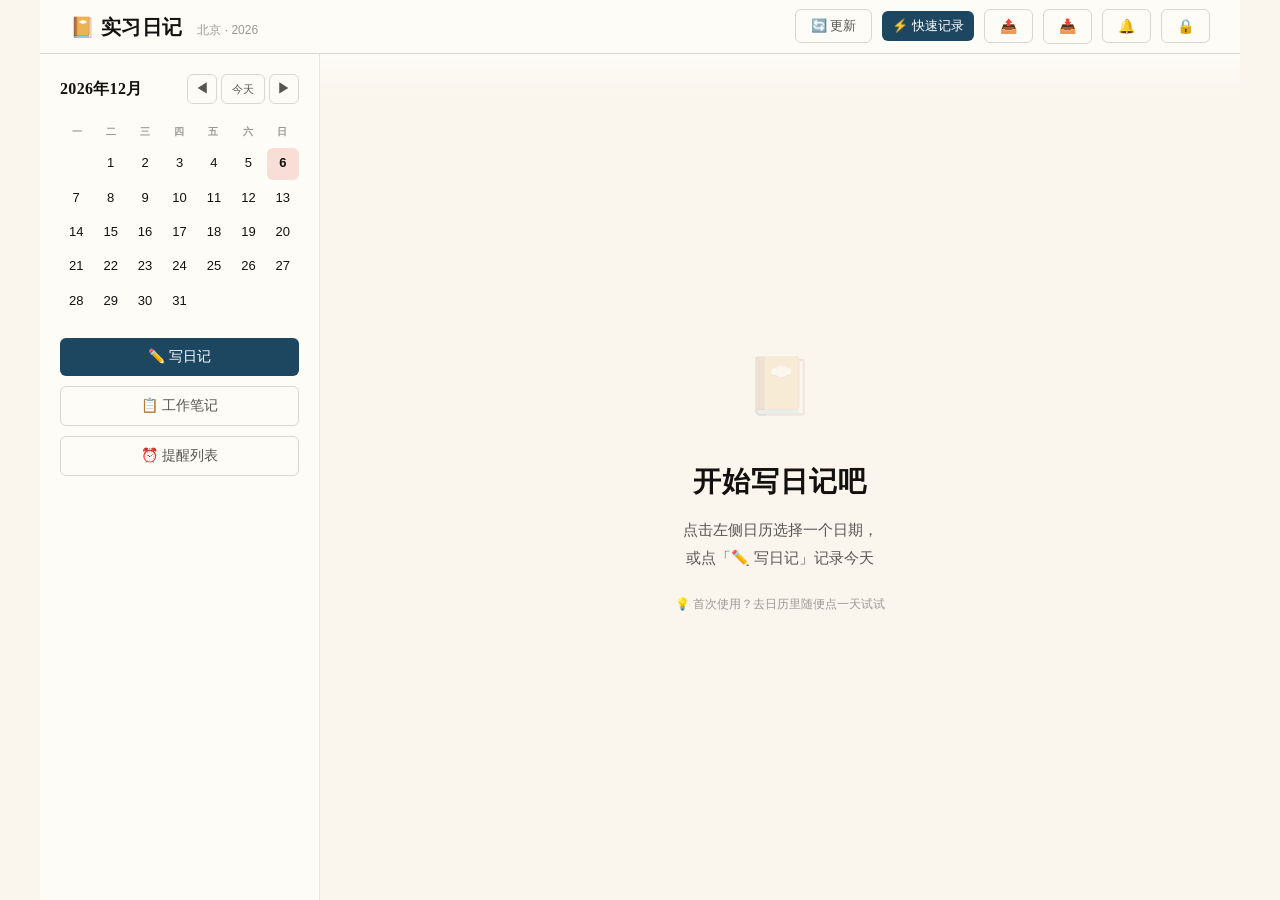
==== commit 726433cd: "添加密码锁+手机响应式+IP提示+锁定按钮" ====
--- a/templates/index.html
+++ b/templates/index.html
@@ -38,7 +38,7 @@
                         </button>
                     </div>
                 </div>
-                <label class="header-btn" title="导入" style="cursor:pointer;">
+                <label class="header-btn btn-import-label" title="导入" style="cursor:pointer;">
                     📥
                     <input type="file" id="import-file-input" style="display:none;">
                 </label>
@@ -46,6 +46,16 @@
                     🔔
                     <span id="reminder-badge" class="badge hidden">0</span>
                 </button>
+                <button id="btn-lock" class="header-btn" title="锁定">🔒</button>
+                <div class="btn-more-wrapper">
+                    <button id="btn-more" class="header-btn btn-more" title="更多">···</button>
+                    <div class="more-dropdown hidden" id="more-dropdown">
+                        <button class="dropdown-item" data-action="update">🔄 检查更新</button>
+                        <button class="dropdown-item" data-action="export">📤 导出</button>
+                        <button class="dropdown-item" data-action="import">📥 导入</button>
+                        <button class="dropdown-item" data-action="lock">🔒 锁定</button>
+                    </div>
+                </div>
             </div>
         </header>
 
@@ -141,12 +151,12 @@
     </div>
 
     <!-- 脚本 -->
-    <script src="/static/js/utils.js?v=12"></script>
-    <script src="/static/js/api.js?v=12"></script>
-    <script src="/static/js/calendar.js?v=12"></script>
-    <script src="/static/js/entry.js?v=12"></script>
-    <script src="/static/js/notes.js?v=12"></script>
-    <script src="/static/js/reminders.js?v=12"></script>
-    <script src="/static/js/app.js?v=12"></script>
+    <script src="/static/js/utils.js?v=13"></script>
+    <script src="/static/js/api.js?v=13"></script>
+    <script src="/static/js/calendar.js?v=13"></script>
+    <script src="/static/js/entry.js?v=13"></script>
+    <script src="/static/js/notes.js?v=13"></script>
+    <script src="/static/js/reminders.js?v=13"></script>
+    <script src="/static/js/app.js?v=13"></script>
 </body>
 </html>
--- a/static/css/main.css
+++ b/static/css/main.css
@@ -140,6 +140,24 @@
     display: flex;
     align-items: center;
     gap: var(--space-2);
+}
+
+.btn-more-wrapper { display: none; position: relative; }
+.btn-more { display: inline-flex !important; }
+
+/* 移动端下拉菜单 */
+.more-dropdown {
+    position: absolute;
+    top: 100%;
+    right: 0;
+    margin-top: 4px;
+    background: var(--color-surface);
+    border: 1px solid var(--color-border);
+    border-radius: var(--radius);
+    box-shadow: var(--shadow-md);
+    z-index: var(--z-dropdown);
+    min-width: 160px;
+    overflow: hidden;
 }
 
 .header-btn {
@@ -258,6 +276,106 @@
 ::-webkit-scrollbar-thumb { background: var(--color-border); border-radius: 3px; }
 ::-webkit-scrollbar-thumb:hover { background: var(--color-text-muted); }
 
+/* === 移动端响应式 === */
+@media (max-width: 768px) {
+    :root {
+        --sidebar-width: 100%;
+        --header-height: 44px;
+    }
+
+    /* 简化头部 */
+    .app-header { padding: 0 var(--space-2); gap: 4px; }
+    .app-title { font-size: 14px; letter-spacing: 0; }
+    .app-subtitle { display: none; }
+
+    /* 移动端：隐藏桌面按钮，显示 ··· 菜单 */
+    #btn-update, #btn-export, #btn-lock, #btn-reminders, .btn-import-label { display: none !important; }
+    .btn-more-wrapper { display: block; }
+
+    .header-btn {
+        padding: 4px 8px; font-size: 13px; min-height: 32px;
+        display: inline-flex; align-items: center; justify-content: center;
+    }
+    .header-right { gap: 2px; flex-shrink: 0; }
+
+    /* 主体纵向排列 */
+    .app-body { flex-direction: column; }
+
+    /* 侧边栏变成横向日历条 */
+    .sidebar {
+        width: 100%; flex-shrink: 0;
+        border-right: none;
+        border-bottom: 1px solid var(--color-border-light);
+        padding: var(--space-2) var(--space-3);
+        display: flex; flex-direction: column; gap: 4px;
+    }
+    .calendar-container { flex: 1; }
+    .calendar-grid { gap: 2px; }
+    .calendar-cell {
+        font-size: 13px;
+        aspect-ratio: auto;
+        min-height: 36px;
+    }
+    .calendar-weekdays span { font-size: 9px; }
+
+    /* 操作按钮变成底部栏 */
+    .sidebar-actions {
+        flex-direction: row; gap: 4px; padding-top: 4px;
+    }
+    .sidebar-actions .btn {
+        flex: 1; font-size: 12px; min-height: 34px; padding: 4px 2px;
+    }
+
+    /* 主内容区 */
+    .main-content { padding: var(--space-3); }
+    .entry-container { max-width: 100%; }
+    .entry-title { font-size: 18px; letter-spacing: 1px; }
+    .entry-content { font-size: 14px; line-height: 1.8; }
+    .entry-editor { min-height: 200px; font-size: 14px; }
+
+    /* 弹窗全屏 */
+    .modal {
+        min-width: auto; width: 96vw; max-width: 96vw;
+        padding: var(--space-4); margin: 8px;
+        max-height: 90vh;
+    }
+    .modal-title { font-size: 15px; }
+
+    /* 欢迎页 */
+    .welcome-card h2 { font-size: 18px; }
+    .welcome-icon { font-size: 36px; }
+
+    /* 笔记 */
+    .notes-layout { flex-direction: column; }
+    .notes-sidebar { width: 100%; border-right: none; border-bottom: 1px solid var(--color-border); padding: var(--space-2) var(--space-3); }
+    .notes-project-list { flex-direction: row; flex-wrap: wrap; gap: 4px; }
+    .notes-project-item { padding: 6px 10px; font-size: 12px; flex: none; }
+    .notes-content { padding: var(--space-3); }
+    .notes-content-header h2 { font-size: 16px; }
+    .notes-card { padding: var(--space-3); }
+
+    /* 照片网格适配 */
+    .photo-gallery { grid-template-columns: repeat(3, 1fr); gap: 4px; }
+
+    /* Toast 调整 */
+    #toast-container { bottom: var(--space-3); right: var(--space-2); left: var(--space-2); }
+    .toast { max-width: 100%; font-size: 12px; }
+
+    /* 隐藏下拉导出改为直接按钮 */
+    .dropdown-menu { right: auto; left: 0; }
+}
+
+/* 超小屏 */
+@media (max-width: 400px) {
+    .header-right { gap: 1px; }
+    .header-btn { padding: 3px 5px; font-size: 11px; min-height: 28px; }
+    .calendar-cell { font-size: 11px; min-height: 30px; }
+    .btn-sm { font-size: 10px; padding: 2px 4px; min-height: 26px; }
+    .sidebar-actions .btn { font-size: 10px; min-height: 30px; }
+    .entry-title { font-size: 16px; }
+    .entry-content h2 { font-size: 15px; }
+}
+
 /* === Reduced motion === */
 @media (prefers-reduced-motion: reduce) {
     *, *::before, *::after {
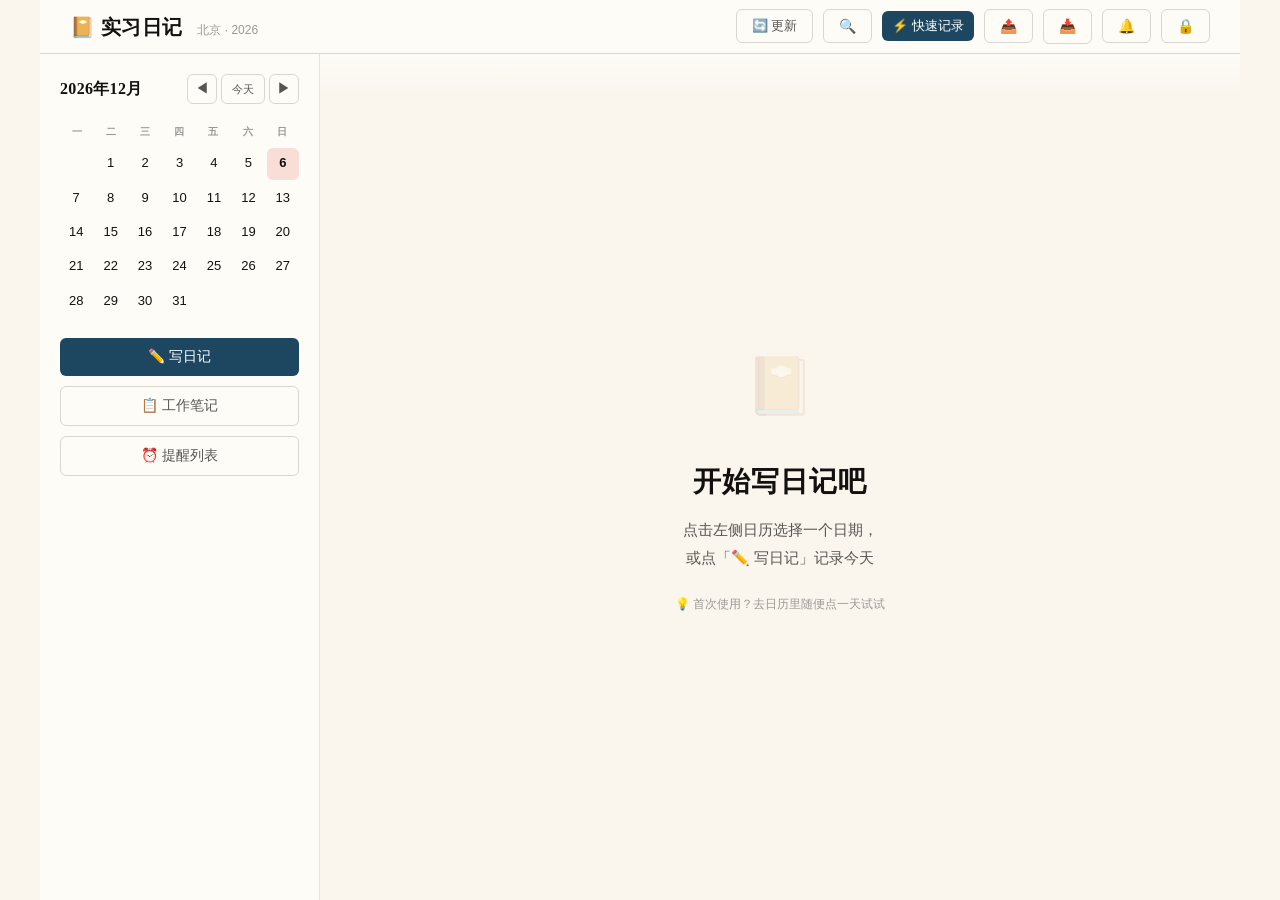
==== commit 01aa79a7: "代码优化：去重、删除死代码、统一工具函数、修复CSS变量bug" ====
--- a/templates/index.html
+++ b/templates/index.html
@@ -22,6 +22,7 @@
                 <button id="btn-update" class="header-btn" title="检查更新" style="font-size:13px;">
                     🔄 更新
                 </button>
+                <button id="btn-search" class="header-btn" title="搜索">🔍</button>
                 <button id="btn-quick-record" class="btn btn-accent btn-sm">
                     ⚡ 快速记录
                 </button>
@@ -150,13 +151,25 @@
         </div>
     </div>
 
+    <!-- 搜索弹窗 -->
+    <div id="search-modal" class="modal-overlay hidden">
+        <div class="modal" style="max-width:560px;">
+            <div class="modal-header">
+                <span class="modal-title">🔍 搜索</span>
+                <button class="modal-close" id="search-close">&times;</button>
+            </div>
+            <input class="input" id="search-input" placeholder="输入关键词搜索日记和笔记..." style="font-size:16px;" autofocus>
+            <div id="search-results" style="margin-top:12px;max-height:50vh;overflow-y:auto;"></div>
+        </div>
+    </div>
+
     <!-- 脚本 -->
-    <script src="/static/js/utils.js?v=13"></script>
-    <script src="/static/js/api.js?v=13"></script>
-    <script src="/static/js/calendar.js?v=13"></script>
-    <script src="/static/js/entry.js?v=13"></script>
-    <script src="/static/js/notes.js?v=13"></script>
-    <script src="/static/js/reminders.js?v=13"></script>
-    <script src="/static/js/app.js?v=13"></script>
+    <script src="/static/js/utils.js?v=14"></script>
+    <script src="/static/js/api.js?v=14"></script>
+    <script src="/static/js/calendar.js?v=14"></script>
+    <script src="/static/js/entry.js?v=14"></script>
+    <script src="/static/js/notes.js?v=14"></script>
+    <script src="/static/js/reminders.js?v=14"></script>
+    <script src="/static/js/app.js?v=14"></script>
 </body>
 </html>
--- a/static/css/components.css
+++ b/static/css/components.css
@@ -8,7 +8,7 @@
     border: none;
     border-radius: var(--radius);
     font-size: 14px;
-    font-family: var(--font-sans);
+    font-family: var(--font-body);
     cursor: pointer;
     transition: all var(--duration-fast) var(--ease-out);
     white-space: nowrap;
@@ -71,7 +71,7 @@
     border: 1px solid var(--color-border);
     border-radius: var(--radius);
     font-size: 14px;
-    font-family: var(--font-sans);
+    font-family: var(--font-body);
     color: var(--color-text);
     background: var(--color-surface);
     transition: border-color var(--duration-fast) var(--ease-out),
@@ -291,7 +291,7 @@
     border: none;
     background: none;
     font-size: 13px;
-    font-family: var(--font-sans);
+    font-family: var(--font-body);
     cursor: pointer;
     text-align: left;
     color: var(--color-text);
